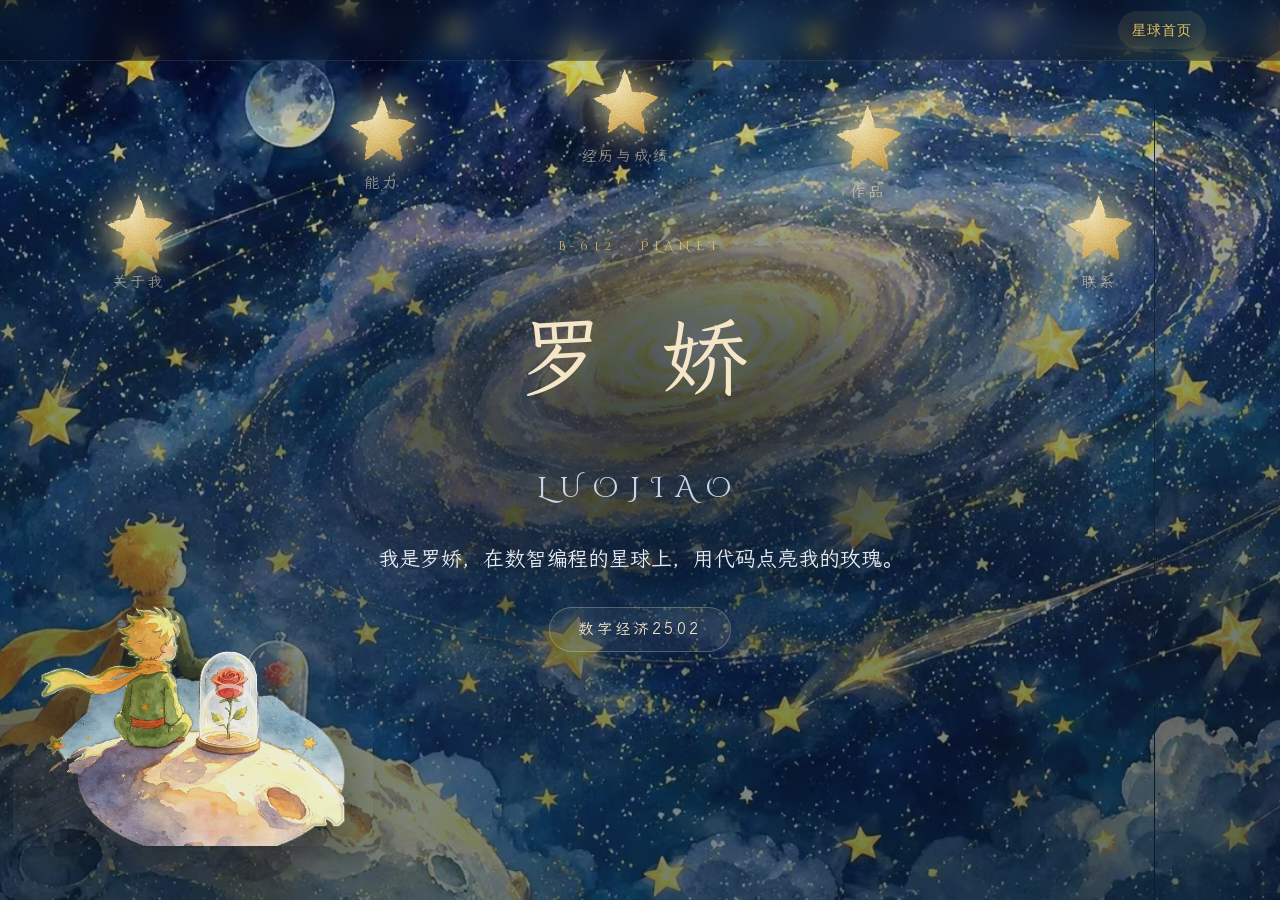
==== index.html @ 40bd102b "style: 首页背景改用整幅星空插画并去除四周压暗的黑边" ====
<!DOCTYPE html>
<html lang="zh-CN">
<head>
<meta charset="UTF-8" />
<meta name="viewport" content="width=device-width, initial-scale=1, viewport-fit=cover" />
<title>罗娇 · 星之星球 | 武汉理工大学 数字经济2502</title>
<meta name="description" content="罗娇，武汉理工大学经济学院数字经济2502班个人作品集。《数智编程》课程结课作业，以《小王子》蓝调星空为意象。" />
<meta name="author" content="罗娇" />
<meta name="theme-color" content="#0d1b2a" />
<link rel="icon" href="data:image/svg+xml,%3Csvg xmlns='http://www.w3.org/2000/svg' viewBox='0 0 100 100'%3E%3Ccircle cx='50' cy='50' r='48' fill='%230d1b2a'/%3E%3Cpath d='M50 12 L56 44 L88 50 L56 56 L50 88 L44 56 L12 50 L44 44 Z' fill='%23f5e6c8'/%3E%3C/svg%3E" />

<!-- 字体：本地化 + 子集化（仅打包页面实际用到的字） -->
<link rel="preload" href="fonts/lxgwwenkai-subset.woff2" as="font" type="font/woff2" crossorigin />
<link rel="preload" href="fonts/lxgwwenkai-latin-subset.woff2" as="font" type="font/woff2" crossorigin />
<link rel="preload" href="fonts/cinzel-decorative-subset.woff2" as="font" type="font/woff2" crossorigin />

<style>
/* ============================================================
   0. 字体与设计令牌
   ============================================================ */
@font-face{
  font-family:'LXGW WenKai';
  src:url('fonts/lxgwwenkai-subset.woff2') format('woff2');
  font-weight:400;font-style:normal;font-display:swap;
}
/* 拉丁字母子集：补齐早期子集缺失的 ASCII（如「e次元账本」的 e），与同名字体家族自动拼合 */
@font-face{
  font-family:'LXGW WenKai';
  src:url('fonts/lxgwwenkai-latin-subset.woff2') format('woff2');
  font-weight:400;font-style:normal;font-display:swap;
  unicode-range:U+0020-007E;
}
@font-face{
  font-family:'Cinzel Decorative';
  src:url('fonts/cinzel-decorative-subset.woff2') format('woff2');
  font-weight:400;font-style:normal;font-display:swap;
}

:root{
  /* 色彩规范 */
  --navy-0:#0d1b2a;         /* 主夜空 */
  --navy-1:#13243b;         /* 次夜空 */
  --star:#f5e6c8;           /* 星点暖白 */
  --paper:#f5ecd7;          /* 信纸米白 */
  --paper-2:#faf4e6;        /* 信纸亮 */
  --rose:#e8a0a8;           /* 玫瑰粉（强调） */
  --wheat:#e6c468;          /* 麦田金（强调） */
  --ink-on-dark:#e8ebf2;    /* 深底文字浅灰白 */
  --ink-on-paper:#1c2b40;   /* 浅底文字墨蓝 */
  --muted:#9aa8c2;

  /* 字体规范 */
  --kai:'LXGW WenKai','Songti SC','STSong',serif;          /* 中文标题：手写温度 */
  --deco:'Cinzel Decorative','Georgia',serif;              /* 哥特编号点缀 */
  --sans:'PingFang SC','Microsoft YaHei',system-ui,sans-serif; /* 正文兜底 */

  --ease:cubic-bezier(.2,.8,.3,1);
  --section-gap:96px;      /* 板块垂直间距 ≥80px */
}

*,*::before,*::after{box-sizing:border-box;}
html{scroll-behavior:smooth;}
html,body{margin:0;overflow-x:clip;}
body{
  background:var(--navy-0);
  color:var(--ink-on-dark);
  font-family:var(--sans);
  font-size:16px;line-height:1.8;   /* 中文行高 1.8 */
  -webkit-font-smoothing:antialiased;
}
a{color:inherit;}
img{max-width:100%;}
:focus-visible{outline:2px solid var(--wheat);outline-offset:3px;border-radius:4px;}

/* ============================================================
   1. 常驻顶部导航
   ============================================================ */
.site-header{
  position:fixed;top:0;left:0;right:0;z-index:60;
  background:rgba(9,17,30,.34);
  -webkit-backdrop-filter:blur(12px) saturate(1.15);
  backdrop-filter:blur(12px) saturate(1.15);
  border-bottom:1px solid rgba(245,230,200,.10);
}
.nav-wrap{
  max-width:1180px;margin:0 auto;padding:0 24px;
  height:60px;display:flex;align-items:center;justify-content:flex-end;gap:8px;
}
.nav-links{display:flex;gap:6px;list-style:none;margin:0 0 0 auto;padding:0;}
.nav-links a{
  display:block;padding:7px 14px;border-radius:999px;
  font-size:.86rem;letter-spacing:.08em;color:var(--ink-on-dark);
  text-decoration:none;opacity:.82;text-shadow:0 1px 8px rgba(4,10,20,.75);
  transition:opacity .25s,background-color .25s;
}
.nav-links a:hover{opacity:1;background:rgba(245,230,200,.10);}
.nav-links a.active{opacity:1;color:var(--wheat);background:rgba(230,196,104,.10);}
.nav-toggle{
  display:none;background:none;border:1px solid rgba(245,230,200,.25);
  border-radius:8px;padding:8px 10px;cursor:pointer;color:var(--star);
}
@media (max-width:760px){
  .nav-toggle{display:block;}
  .nav-links{
    position:absolute;top:60px;right:12px;flex-direction:column;
    background:rgba(13,27,42,.97);border:1px solid rgba(245,230,200,.14);
    border-radius:14px;padding:10px;min-width:150px;
    box-shadow:0 18px 40px rgba(0,0,0,.45);
    display:none;
  }
  .nav-links.open{display:flex;}
}

/* ============================================================
   2. 背景层：底图 / 星空画布 / 暗角
   ============================================================ */
#bg{
  position:fixed;inset:0;z-index:0;pointer-events:none;
  background:url('bg.webp') center 40% / cover no-repeat;
  filter:brightness(1.17) saturate(1.08) contrast(1.02);
  transform:scale(1.05);transform-origin:50% 42%;
  animation:bgBreath 44s ease-in-out infinite alternate;
  will-change:transform;
}
/* 银河流动：同图叠一层随呼吸缓慢旋进的星云，让画面里的银河真的在转 */
.galaxy-live{
  position:fixed;inset:0;z-index:0;pointer-events:none;
  background:url('bg.webp') center 40% / cover no-repeat;
  opacity:.4;mix-blend-mode:screen;
  -webkit-mask-image:radial-gradient(ellipse 54% 46% at 50% 42%,#000 0%,rgba(0,0,0,.62) 52%,transparent 78%);
  mask-image:radial-gradient(ellipse 54% 46% at 50% 42%,#000 0%,rgba(0,0,0,.62) 52%,transparent 78%);
  animation:galaxySwirl 28s ease-in-out infinite alternate;
  will-change:transform;
}
/* 星云光带：极缓的极光式环流，混合模式叠加 */
.galaxy-flow{
  position:fixed;left:50%;top:40%;width:118vmax;height:118vmax;
  margin:-59vmax 0 0 -59vmax;z-index:0;border-radius:50%;pointer-events:none;
  background:conic-gradient(from 0deg,
    transparent 0deg, rgba(130,170,225,.16) 42deg, rgba(246,220,160,.13) 96deg,
    transparent 150deg, rgba(190,150,210,.13) 218deg, rgba(150,200,235,.10) 266deg, transparent 320deg);
  filter:blur(30px);opacity:.5;mix-blend-mode:screen;
  animation:galaxySpin 72s linear infinite;
  will-change:transform;transform:translateZ(0);
}
.galaxy-flow.b{
  width:88vmax;height:88vmax;margin:-44vmax 0 0 -44vmax;top:50%;
  background:conic-gradient(from 180deg,
    transparent 0deg, rgba(232,160,168,.12) 70deg, transparent 130deg,
    rgba(246,220,160,.11) 210deg, transparent 300deg);
  filter:blur(42px);opacity:.38;
  animation:galaxySpin 118s linear infinite reverse;
  transform:translateZ(0);
}
/* 星球内容页背景：暖金玫瑰油画（与首页蓝调星空明确区分） */
.planet-bg{
  position:fixed;inset:0;z-index:1;pointer-events:none;
  background:
    radial-gradient(ellipse 118% 92% at 50% 34%, rgba(13,27,42,.10) 0%, rgba(10,20,36,.50) 70%, rgba(7,13,24,.86) 100%),
    linear-gradient(180deg, rgba(9,17,30,.80) 0%, rgba(12,24,40,.34) 22%, rgba(12,24,40,.32) 56%, rgba(7,13,24,.84) 100%),
    url('bg-rose.webp') center 44% / cover no-repeat;
  opacity:0;visibility:hidden;
  transform:scale(1.02);transform-origin:50% 42%;
  transition:opacity .7s var(--ease),visibility .7s;
  animation:planetDrift 58s ease-in-out infinite alternate;
}
body.planet-view .planet-bg{opacity:1;visibility:visible;}
@keyframes planetDrift{
  0%{transform:scale(1.02) translate3d(-.4%,.3%,0);}
  100%{transform:scale(1.09) translate3d(.4%,-.3%,0);}
}
/* 进入星球视图时，蓝调夜空各层淡出，避免与新背景叠色 */
#bg,.galaxy-live,.galaxy-flow,#sky,.read-veil{transition:opacity .55s ease,visibility .55s;}
body.planet-view #bg,
body.planet-view .galaxy-live,
body.planet-view .galaxy-flow,
body.planet-view #sky,
body.planet-view .read-veil{opacity:0;visibility:hidden;}
/* 暖金底上的文字与卡片：加深衬底，保证可读 */
body.planet-view .section{position:relative;}
body.planet-view .section::before{
  content:'';position:absolute;z-index:-1;pointer-events:none;
  left:-5%;right:-5%;top:-30px;bottom:-30px;
  background:
    radial-gradient(ellipse 74% 58% at 40% 28%, rgba(8,16,30,.62) 0%, rgba(8,16,30,.46) 50%, rgba(8,16,30,0) 78%),
    radial-gradient(ellipse 60% 50% at 62% 74%, rgba(8,16,30,.44) 0%, rgba(8,16,30,0) 76%);
}
/* 玫瑰星球的底色里掺一点酒红与暖金，和明信片的玫瑰色小字呼应 */
body.planet-view #about::before{
  background:
    radial-gradient(ellipse 74% 58% at 40% 28%, rgba(8,16,30,.60) 0%, rgba(8,16,30,.44) 50%, rgba(8,16,30,0) 78%),
    radial-gradient(ellipse 56% 48% at 74% 82%, rgba(128,58,64,.30) 0%, rgba(128,58,64,0) 74%),
    radial-gradient(ellipse 44% 36% at 10% 86%, rgba(120,86,42,.18) 0%, rgba(120,86,42,0) 72%);
}
body.planet-view .sec-title{
  text-shadow:0 2px 16px rgba(8,16,30,.95),0 0 40px rgba(8,16,30,.8);
}
body.planet-view .sec-quote{text-shadow:0 2px 12px rgba(8,16,30,.95);}
body.planet-view .sec-sub{color:#d8c7a2;text-shadow:0 1px 8px rgba(8,16,30,.85);}

@keyframes bgBreath{
  0%{transform:scale(1.05) rotate(-.25deg) translate3d(-.6%,.4%,0);}
  100%{transform:scale(1.13) rotate(.25deg) translate3d(.6%,-.4%,0);}
}
@keyframes galaxySwirl{
  0%{transform:scale(1.04) rotate(-1.1deg);}
  100%{transform:scale(1.16) rotate(1.1deg);}
}
@keyframes galaxySpin{to{rotate:360deg;}}
@media (prefers-reduced-motion:reduce){
  #bg,.galaxy-live,.galaxy-flow{animation:none;}
}
#sky{position:fixed;inset:0;z-index:1;pointer-events:none;}
.vig{
  position:fixed;inset:0;z-index:2;pointer-events:none;
  background:
    radial-gradient(circle at 50% 40%, transparent 62%, rgba(9,18,32,.30) 100%),
    linear-gradient(180deg, rgba(9,18,32,.10), transparent 18%);
}
/* 板块内容背后整体压一层，保证阅读对比度（WCAG AA） */
.read-veil{
  position:fixed;inset:0;z-index:2;pointer-events:none;
  background:linear-gradient(180deg,
    rgba(13,27,42,.12) 0%, rgba(13,27,42,.42) 30%,
    rgba(13,27,42,.50) 60%, rgba(13,27,42,.56) 100%);
}

/* ============================================================
   3. 首页 / B-612 星球
   ============================================================ */
.hero{
  position:relative;z-index:5;min-height:100vh;min-height:100svh;
  display:flex;align-items:center;justify-content:center;
  padding:110px 24px 90px;text-align:center;
}
/* 只在文字区域压一层柔光暗底，避免整屏压暗、保住插画边缘的通透 */
.hero::before{
  content:'';position:absolute;left:50%;top:50%;
  width:min(820px,92vw);height:min(460px,64vh);
  transform:translate(-50%,-50%);pointer-events:none;z-index:-1;
  background:radial-gradient(ellipse at center,
    rgba(8,16,30,.60) 0%, rgba(8,16,30,.42) 42%, rgba(8,16,30,.12) 66%, rgba(8,16,30,0) 78%);
}
.hero-inner{max-width:760px;position:relative;}
.hero .planet-tag{
  font-family:var(--deco);font-size:.78rem;letter-spacing:.42em;
  color:var(--wheat);opacity:.85;margin-bottom:22px;
}
.hero h1{
  font-family:var(--kai);font-weight:400;
  font-size:clamp(3rem,9vw,5.4rem);
  letter-spacing:.16em;margin:0 0 6px;color:var(--star);
  text-shadow:0 0 34px rgba(245,230,200,.22);
}
.hero .pinyin{
  font-family:var(--deco);font-size:clamp(1.35rem,3.4vw,1.75rem);
  letter-spacing:.4em;color:#c9d4e6;margin-bottom:24px;
  text-shadow:0 0 22px rgba(245,230,200,.18);
}
.hero .slogan{
  font-family:var(--kai);font-size:clamp(1.05rem,2.6vw,1.32rem);
  line-height:2;color:var(--ink-on-dark);
  margin:0 auto 26px;max-width:34em;
}
.hero .tags{display:flex;gap:12px;justify-content:center;flex-wrap:wrap;margin-bottom:44px;}
.hero .tags span{
  font-family:var(--kai);font-size:.96rem;letter-spacing:.22em;padding:8px 28px;border-radius:999px;
  border:1px solid rgba(245,230,200,.28);color:var(--star);
  background:rgba(245,230,200,.06);
}
.portal-btn{
  display:inline-flex;align-items:center;gap:10px;
  font-family:var(--kai);font-size:1rem;letter-spacing:.2em;
  color:var(--navy-0);text-decoration:none;
  background:linear-gradient(135deg,var(--star),var(--wheat));
  padding:13px 34px;border-radius:999px;
  box-shadow:0 8px 30px rgba(230,196,104,.30);
  transition:transform .3s var(--ease),box-shadow .3s var(--ease);
}
.portal-btn:hover{transform:translateY(-3px);box-shadow:0 14px 38px rgba(230,196,104,.42);}

/* —— 星球视图：一次只开一颗星球，进入方式只有点星，不再瀑布流下滑 —— */
.section,.site-footer{display:none;}
.section.on,.site-footer.on{display:block;animation:viewIn .55s var(--ease) both;}
body.planet-view .hero{display:none;}
@keyframes viewIn{0%{opacity:0;transform:translateY(16px);}100%{opacity:1;transform:none;}}
/* 返回上一步：不做转场，也不播放入场动效，直接到位 */
.section.no-anim,.site-footer.no-anim{animation:none;}
.no-anim .rise{transition:none!important;}
.back-sky{
  position:fixed;left:22px;bottom:22px;z-index:70;
  display:inline-flex;align-items:center;gap:8px;
  padding:10px 20px;border-radius:999px;cursor:pointer;
  border:1px solid rgba(245,230,200,.28);background:rgba(13,27,42,.78);
  backdrop-filter:blur(10px);-webkit-backdrop-filter:blur(10px);
  color:var(--star);font-family:var(--kai);font-size:.92rem;letter-spacing:.12em;
  transition:background .25s,transform .25s;
}
.back-sky:hover{background:rgba(245,230,200,.14);transform:translateY(-2px);}
.back-sky[hidden]{display:none;}

/* 星球底部「继续前行」按钮：前往下一颗星球 */
.continue-btn{
  display:inline-flex;align-items:center;gap:10px;
  margin:40px auto 0;padding:12px 30px;border-radius:999px;cursor:pointer;
  border:1px solid rgba(245,230,200,.32);background:rgba(13,27,42,.66);
  color:var(--star);font-family:var(--kai);font-size:1rem;letter-spacing:.18em;
  transition:background .25s,transform .25s,border-color .25s;
}
.continue-btn:hover{background:rgba(245,230,200,.14);border-color:rgba(245,230,200,.5);transform:translateY(-2px);}
.continue-btn .arr{transition:transform .25s;}
.continue-btn:hover .arr{transform:translateX(4px);}
.section .continue-row,.site-footer .continue-row{
  display:flex;justify-content:center;align-items:center;flex-wrap:wrap;gap:14px;
  margin-top:40px;
}
.continue-row .continue-btn{margin:0;}
/* 从第二颗星球起，底部多一个「返回上一步」的次要按钮 */
.back-btn{
  background:rgba(13,27,42,.42);border-color:rgba(245,230,200,.24);
  color:rgba(245,230,200,.86);letter-spacing:.12em;
}
.back-btn:hover{background:rgba(245,230,200,.10);border-color:rgba(245,230,200,.44);}
.back-btn:hover .arr{transform:translateX(-4px);}

/* 小王子抠图：英雄区左侧意境 */
.prince-cut{
  position:absolute;left:max(1vw,-10px);bottom:6vh;z-index:-1;
  width:min(30vw,360px);height:auto;pointer-events:none;
  filter:saturate(.95) brightness(1.05) drop-shadow(0 14px 30px rgba(2,6,22,.55));
  opacity:.96;
}
@media (max-width:900px){.prince-cut{width:42vw;opacity:.5;left:-4vw;}}

/* —— 五颗金色许愿星（用户创意核心）：手绘水彩金星，按序对应五个板块 —— */
.sky-star{
  position:absolute;z-index:6;border:0;background:none;cursor:pointer;
  width:98px;height:126px;padding:0;
  /* 入场：缩放+旋转弹入（--ed 错峰），落定后缓慢浮动 */
  animation:
    starIn .9s var(--ease) var(--ed,1s) both,
    starFloat 5.2s ease-in-out calc(var(--ed,1s) + .9s) infinite;
}
/* 星辉光晕（独立图层做呼吸，避免动 filter 触发重绘开销） */
.sky-star .s-glow{
  position:absolute;left:50%;top:40px;width:122px;height:122px;
  transform:translate(-50%,-50%);border-radius:50%;pointer-events:none;
  background:radial-gradient(circle,rgba(240,207,126,.5) 0%,rgba(240,207,126,.14) 45%,transparent 70%);
  animation:starTwinkle 3.4s ease-in-out calc(var(--ed,1s) + .9s) infinite;
}
.sky-star .s-star{
  position:absolute;left:50%;top:40px;width:74px;height:74px;
  transform:translate(-50%,-50%);
  filter:drop-shadow(0 0 10px rgba(240,207,126,.55));
  pointer-events:none;
}
.sky-star .m-label{
  position:absolute;top:84px;left:50%;transform:translateX(-50%);white-space:nowrap;
  font-family:var(--kai);font-size:.95rem;letter-spacing:.18em;color:var(--star);
  opacity:.55;transition:opacity .3s;
  text-shadow:0 1px 8px rgba(9,17,30,.9);
}
/* 五颗星从左到右依次点亮：关于我 / 能力 / 经历与成绩 / 作品 / 联系 */
.sky-star.s1{left:7%;  top:21%;--ed:.9s;}
.sky-star.s2{left:26%; top:10%;--ed:1.5s;}
.sky-star.s3{left:45%; top:7%; --ed:2.1s;}
.sky-star.s4{left:64%; top:11%;--ed:2.7s;}
.sky-star.s5{left:82%; top:21%;--ed:3.3s;}

/* 入场：像被点亮一样弹出来 */
@keyframes starIn{
  0%{opacity:0;scale:.2;rotate:-40deg;}
  55%{opacity:1;scale:1.18;}
  100%{opacity:1;scale:1;rotate:0deg;}
}
@keyframes starFloat{0%,100%{translate:0 0;}50%{translate:0 -7px;}}
@keyframes starTwinkle{0%,100%{opacity:.55;}50%{opacity:1;}}

/* 首次登场完毕后：星星只保留缓慢浮动，不再重播弹入动画 */
#skyMeteors.settled .sky-star{
  animation:starFloat 5.2s ease-in-out infinite;
}

/* 悬停：星星放大 + 星辉变亮 + 标签浮现 */
.sky-star:hover,.sky-star:focus-visible{scale:1.14;}
.sky-star:hover .s-glow,.sky-star:focus-visible .s-glow{opacity:1;}
.sky-star:hover .m-label,.sky-star:focus-visible .m-label{opacity:1;}
@media (max-width:760px){
  .sky-star{width:74px;height:100px;}
  .sky-star .s-star{width:54px;height:54px;top:30px;}
  .sky-star .s-glow{width:88px;height:88px;top:30px;}
  .sky-star .m-label{top:64px;font-size:.8rem;opacity:1;} /* 移动端常显标签，保证可达 */
  .sky-star.s1{left:2%; top:9%;}
  .sky-star.s2{left:32%;top:5%;}
  .sky-star.s3{left:62%;top:10%;}
  .sky-star.s4{left:5%;top:18%;}
  .sky-star.s5{left:61%;top:18%;}
}

/* ============================================================
   4. 星球之门转场：小王子与狐狸所在的星球由远及近，约 1.15 秒
   ============================================================ */
#meteor-transition{
  position:fixed;inset:0;z-index:90;
  background:
    radial-gradient(circle at 50% 50%, rgba(246,220,160,.12) 0%, rgba(232,160,168,.06) 32%, rgba(5,10,19,.55) 62%, rgba(4,9,17,.97) 78%),
    #050a13;
  opacity:0;transition:opacity .22s ease;
}
#meteor-transition.on{opacity:1;}
#meteor-transition[hidden]{display:none;}

/* 星球之门：圆形油画星球，从远处浮出、短暂停留、再放大穿过 */
.t-portal{
  position:absolute;left:50%;top:50%;width:min(70vmin,600px);aspect-ratio:1;
  transform:translate(-50%,-50%) scale(.2);opacity:0;pointer-events:none;
  border-radius:50%;will-change:transform,opacity;
}
.t-portal img{
  width:100%;height:100%;display:block;border-radius:50%;
  filter:drop-shadow(0 0 30px rgba(246,220,160,.55));
}
/* 星球外圈一层呼吸的暖光，让球体像悬在夜空里 */
.t-portal::before{
  content:'';position:absolute;inset:-7%;border-radius:50%;pointer-events:none;
  background:radial-gradient(circle,rgba(246,220,160,.34) 0%,rgba(232,160,168,.20) 46%,rgba(246,220,160,0) 72%);
  opacity:.7;filter:blur(10px);
}
#meteor-transition.go .t-portal{animation:portalOpen 1.15s cubic-bezier(.18,.62,.26,1) both;}
@keyframes portalOpen{
  0%  {opacity:0;transform:translate(-50%,-50%) scale(.16);}
  14% {opacity:1;}
  36% {opacity:1;transform:translate(-50%,-50%) scale(1);}
  64% {opacity:1;transform:translate(-50%,-50%) scale(1.03);}
  100%{opacity:0;transform:translate(-50%,-50%) scale(2.45);}
}
.t-skip{
  position:absolute;top:18px;right:20px;z-index:2;
  background:rgba(245,230,200,.08);border:1px solid rgba(245,230,200,.3);
  color:var(--ink-on-dark);border-radius:999px;padding:7px 18px;
  font-size:.84rem;letter-spacing:.14em;cursor:pointer;font-family:var(--sans);
}
.t-skip:hover{background:rgba(245,230,200,.16);}
/* ============================================================
   5. 内容板块公共
   ============================================================ */
main{position:relative;z-index:5;}
.section{
  max-width:980px;margin:0 auto;
  padding:var(--section-gap) 24px 0;
  scroll-margin-top:70px;
}
.section:last-of-type{padding-bottom:var(--section-gap);}
.sec-head{margin-bottom:44px;}
.sec-quote{
  font-family:var(--kai);font-size:clamp(.95rem,2.4vw,1.1rem);
  color:var(--wheat);letter-spacing:.1em;margin:0 0 12px;
}
.sec-title{
  font-family:var(--kai);font-weight:400;
  font-size:clamp(1.7rem,4.6vw,2.3rem);
  letter-spacing:.24em;color:var(--star);margin:0;
}
.sec-sub{
  font-family:var(--deco);font-size:.72rem;letter-spacing:.4em;
  color:var(--muted);margin-top:8px;text-transform:uppercase;
}
/* 板块入场（只动 transform/opacity，reduced-motion 时直接终态） */
.rise{opacity:0;transform:translateY(22px);transition:opacity .8s var(--ease),transform .8s var(--ease);}
.rise.in{opacity:1;transform:none;}

/* ============================================================
   6. 关于我（玫瑰星球）—— 三张横版明信片
   ============================================================ */
.about-welcome{
  font-family:var(--deco);          /* 小王子式的古典故事书衬线 */
  font-weight:400;font-size:clamp(2.4rem,6vw,3.8rem);line-height:1.22;
  letter-spacing:.05em;color:#f7e7c6;margin:0 0 46px;
  text-shadow:0 2px 22px rgba(8,16,30,.92),0 0 52px rgba(8,16,30,.66),
              0 0 18px rgba(230,196,104,.16);
}
.postcards{display:flex;flex-direction:column;gap:30px;}
.postcard{
  position:relative;border-radius:16px;overflow:hidden;
  background:
    radial-gradient(circle at 14% 4%, rgba(255,255,255,.72), transparent 48%),
    linear-gradient(158deg,#faf5ea 0%,#f3ead9 56%,#ecdcc8 100%);
  color:var(--ink-on-paper);
  box-shadow:0 20px 44px rgba(6,12,24,.42),inset 0 0 0 1px rgba(255,255,255,.55);
  padding:30px 36px 30px;
}
.postcard::before{
  content:'';position:absolute;inset:11px;border:1px dashed rgba(152,112,90,.28);
  border-radius:9px;pointer-events:none;
}
.pc-title{
  display:flex;align-items:baseline;gap:12px;
  font-family:var(--kai);font-weight:400;font-size:1.16rem;letter-spacing:.22em;
  color:#22314a;margin:0 0 20px;position:relative;z-index:1;
}
.pc-no{font-family:var(--deco);font-size:.76rem;letter-spacing:.14em;color:#b08a4f;}
.pc-info{
  display:grid;grid-template-columns:minmax(0,1fr) 206px;gap:36px;align-items:start;
  position:relative;z-index:1;
}
.pc-facts{display:grid;grid-template-columns:repeat(2,minmax(0,1fr));gap:18px 30px;margin:0;}
.pc-facts .fact{min-width:0;}
.pc-facts dt{font-size:.72rem;letter-spacing:.2em;color:#9e6357;}
.pc-facts dd{margin:4px 0 0;font-size:.96rem;color:#22314a;line-height:1.7;}
.about-intro{margin-top:22px;padding-top:18px;border-top:1px dashed rgba(152,112,90,.26);}
.about-intro p{margin:0 0 12px;font-size:.9rem;line-height:1.85;color:#3b4b62;}
.about-intro p:last-child{margin-bottom:0;}
.about-intro em{font-style:normal;color:#b06a63;}
/* 打字机：用等高的隐形全文占位，避免逐字输出时卡片高度跳动 */
.about-intro .type-line{position:relative;margin:0;font-size:.9rem;line-height:1.85;color:#3b4b62;}
.type-ghost{visibility:hidden;}
.type-live{position:absolute;inset:0;}
.type-caret{
  display:inline-block;width:2px;height:1em;margin-left:2px;
  background:#b06a63;vertical-align:-.12em;opacity:0;
}
.about-intro.typing .type-caret,
.about-intro.typed .type-caret{opacity:1;animation:caretBlink .9s steps(1,end) infinite;}
@keyframes caretBlink{0%,49%{opacity:1;}50%,100%{opacity:0;}}
.sr-only{
  position:absolute;width:1px;height:1px;padding:0;margin:-1px;
  overflow:hidden;clip:rect(0 0 0 0);clip-path:inset(50%);
  white-space:nowrap;border:0;
}
.pc-avatar{width:206px;justify-self:end;text-align:center;margin:0;}
.pc-avatar img{
  width:206px;height:206px;object-fit:cover;object-position:center;
  display:block;
  border-radius:12px;border:3px solid #dcb27d;
  background:#f3ead9;
  box-shadow:0 10px 26px rgba(110,66,52,.28);
  transform:rotate(-2.2deg);
}
.pc-avatar figcaption{
  font-family:var(--deco);font-size:.95rem;letter-spacing:.15em;
  color:#93624a;margin-top:12px;
}
.hobbies{
  display:grid;grid-template-columns:repeat(3,1fr);gap:22px;
  position:relative;z-index:1;
}
.hobby{display:flex;flex-direction:column;gap:11px;}
.hobby-head{display:flex;gap:9px;align-items:flex-start;}
.hobby-head svg{flex:none;margin-top:3px;stroke:#a07a45;}
.hobby b{
  display:block;font-family:var(--kai);font-weight:400;font-size:1rem;
  letter-spacing:.14em;color:#22314a;
}
.hobby-shot{
  aspect-ratio:4/3;border-radius:10px;
  border:1.5px dashed rgba(158,120,96,.34);
  background:rgba(255,255,255,.38);
  display:flex;align-items:center;justify-content:center;
  color:#9c8a76;font-size:.76rem;letter-spacing:.12em;
  overflow:hidden;transition:border-color .3s,background-color .3s;
}
.hobby:hover .hobby-shot{border-color:rgba(176,106,99,.5);background:rgba(255,255,255,.6);}
.hobby-shot img{width:100%;height:100%;object-fit:cover;object-position:center;}
/* 生活碎片：手风琴式照片轮播（当前张展开，其余收成窄条；点击/聚焦切换） */
.moments-carousel{
  display:flex;gap:12px;height:360px;
  position:relative;z-index:1;
}
.moment-slide{
  position:relative;flex:1 1 0;min-width:56px;min-height:26px;
  padding:0;border:0;border-radius:14px;overflow:hidden;cursor:pointer;
  background:#20304a;
  box-shadow:0 12px 26px rgba(6,12,24,.20);
  transition:flex-grow .6s var(--ease),box-shadow .4s;
}
.moment-slide img{
  display:block;width:100%;height:100%;object-fit:cover;object-position:center;
  filter:saturate(.94) brightness(1.02);
  transition:transform .8s var(--ease);
}
.moment-slide::after{
  content:'';position:absolute;inset:0;pointer-events:none;
  background:linear-gradient(180deg,rgba(10,18,32,0) 48%,rgba(10,18,32,.58) 100%);
}
.moment-slide:hover img{transform:scale(1.04);}
.moment-slide.is-active{flex-grow:8;box-shadow:0 16px 34px rgba(6,12,24,.28);}
.moment-slide.is-active:hover img{transform:scale(1.02);}
.moment-no{
  position:absolute;left:50%;bottom:14px;transform:translateX(-50%);
  width:32px;height:32px;display:grid;place-items:center;
  border-radius:50%;border:1px solid rgba(255,255,255,.45);
  background:rgba(255,255,255,.24);backdrop-filter:blur(6px);
  font-family:var(--deco);font-size:.78rem;color:#fff;letter-spacing:.04em;
}
.moment-slide.is-active .moment-no{
  background:rgba(230,196,104,.30);border-color:rgba(247,231,198,.65);
  color:#fff8e4;
}
@media (prefers-reduced-motion:reduce){
  .moment-slide,.moment-slide img{transition:none;}
}
@media (max-width:820px){
  .postcard{padding:24px 20px;}
  .pc-info{grid-template-columns:1fr;}
  .pc-avatar{justify-self:start;width:158px;}
  .pc-avatar img{width:158px;height:158px;}
  .pc-facts{gap:12px 18px;}
  .hobbies{grid-template-columns:1fr;}
  .moments-carousel{flex-direction:column;height:420px;gap:8px;}
  .moment-slide{min-width:0;}
  .moment-slide.is-active{flex-grow:9;}
  .moment-slide .moment-no{width:26px;height:26px;font-size:.68rem;bottom:8px;}
  .moment-slide:not(.is-active) .moment-no{opacity:0;}
  .about-welcome{font-size:clamp(1.55rem,8vw,2.2rem);margin-bottom:32px;}
}

/* ============================================================
   7. 能力（数星星的商人星球）—— 纸飞机便签 + 五角星能力星图
   ============================================================ */
.skills-card{padding-bottom:26px;}
.skill-note-wrap{position:relative;width:min(680px,100%);margin:0 auto 18px;}
/* 纸飞机：从右上角飞入，落在便签右上角 */
.skill-plane{
  position:absolute;right:4px;top:-12px;width:64px;height:64px;z-index:3;
  pointer-events:none;opacity:0;
  filter:drop-shadow(0 6px 12px rgba(120,76,44,.24));
}
.skills-play .skill-plane{animation:planeFly 1.05s var(--ease) both;}
@keyframes planeFly{
  0%{opacity:0;transform:translate(230px,-160px) rotate(26deg) scale(.92);}
  22%{opacity:1;}
  100%{opacity:1;transform:translate(0,0) rotate(-8deg) scale(1);}
}
/* 便签：从一条折线向下展开 */
.skill-note{
  position:relative;padding:24px 30px 26px;
  background:
    linear-gradient(180deg,rgba(255,255,255,.70),rgba(255,255,255,.30)),
    linear-gradient(154deg,#fdf6e4 0%,#f7ecd2 100%);
  border:1px solid rgba(176,138,79,.30);
  border-radius:14px 5px 12px 5px;
  box-shadow:0 14px 30px rgba(110,72,44,.16);
  transform-origin:50% 0;
  opacity:0;transform:scaleY(.06) rotate(-1.4deg);
}
.skills-play .skill-note{animation:noteUnfold .68s var(--ease) .35s both;}
@keyframes noteUnfold{
  0%{opacity:0;transform:scaleY(.06) rotate(-1.4deg);}
  55%{opacity:1;}
  100%{opacity:1;transform:scaleY(1) rotate(-.5deg);}
}
/* 便签文字：逐行浮现 */
.skill-note-line{
  display:block;
  font-family:var(--kai);font-size:clamp(.92rem,2.2vw,1.04rem);font-weight:700;
  line-height:2;letter-spacing:.03em;color:#3a4a63;
  opacity:0;transform:translateY(7px);
}
.skill-note-line + .skill-note-line{margin-top:2px;}
.skills-play .skill-note-line{animation:noteLine .5s var(--ease) both;}
.skills-play .skill-note-line:nth-child(1){animation-delay:.55s;}
.skills-play .skill-note-line:nth-child(2){animation-delay:.72s;}
.skills-play .skill-note-line:nth-child(3){animation-delay:.89s;}
.skills-play .skill-note-line:nth-child(4){animation-delay:1.06s;}
@keyframes noteLine{0%{opacity:0;transform:translateY(7px);}100%{opacity:1;transform:none;}}

/* 五维星图：中间金色五角星，五个角各引出一张对应维度的注解卡 */
#skills.section{max-width:1180px;}
.skill-stage{
  position:relative;width:100%;max-width:1060px;margin:6px auto 0;
  aspect-ratio:1060/720;
}
.skill-map{
  position:absolute;left:50%;top:50%;transform:translate(-50%,-50%);
  width:52.8%;aspect-ratio:640/540;
  opacity:0;
}
.skills-play .skill-map{animation:mapIn .6s var(--ease) .45s both;}
@keyframes mapIn{
  0%{opacity:0;transform:translate(-50%,-50%) scale(.94);}
  100%{opacity:1;transform:translate(-50%,-50%) scale(1);}
}
.star-svg{position:absolute;inset:0;width:100%;height:100%;}
.star-hub{
  position:absolute;left:50%;top:50%;width:20.5%;aspect-ratio:1;
  transform:translate(-50%,-50%);border-radius:50%;
  object-fit:cover;object-position:50% 46%;
  border:3px solid #dcb27d;background:#f3ead9;
  box-shadow:0 10px 24px rgba(110,66,52,.30);
}
.skill-dims{position:absolute;inset:0;pointer-events:none;}
.skill-dim{
  position:absolute;width:min(300px,28%);padding:10px 14px 12px;
  border-radius:12px;
  background:
    linear-gradient(180deg,rgba(255,255,255,.86),rgba(255,255,255,.60)),
    linear-gradient(154deg,#fdf7e8 0%,#f6ecd6 100%);
  border:1px solid rgba(176,138,79,.32);
  box-shadow:0 6px 16px rgba(110,72,44,.13);
  font-family:var(--kai);color:#3a4a63;
  opacity:0;pointer-events:auto;
}
.skill-dim .dim-head{display:flex;align-items:baseline;gap:7px;margin-bottom:3px;white-space:nowrap;}
.skill-dim b{font-family:var(--deco);font-weight:400;font-size:.76rem;letter-spacing:.12em;color:#b08a4f;}
.skill-dim .dim-name{font-size:.88rem;letter-spacing:.1em;color:#22314a;}
.skill-dim p{
  margin:0;font-size:clamp(.7rem,1.02vw,.79rem);line-height:1.75;
  color:#4a5a72;text-align:justify;text-justify:inter-ideograph;
}
/* 五张注解卡沿五角星的五个角向外排布（百分比与星图顶点对齐） */
.skill-dim.d1{left:50%;top:calc(29.35% - 12px);transform:translate(-50%,-100%);width:min(390px,37%);}
.skill-dim.d2{left:calc(63.33% + 14px);top:43.61%;transform:translateY(-50%);}
.skill-dim.d3{left:calc(58.24% + 12px);top:calc(66.70% + 12px);}
.skill-dim.d4{left:calc(41.76% - 12px);top:calc(66.70% + 12px);transform:translateX(-100%);}
.skill-dim.d5{left:calc(36.67% - 14px);top:43.61%;transform:translate(-100%,-50%);}
.skills-play .skill-dim{animation:dimIn .45s var(--ease) both;}
.skills-play .skill-dim.d1{animation-delay:.8s;}
.skills-play .skill-dim.d2{animation-delay:.9s;}
.skills-play .skill-dim.d3{animation-delay:1s;}
.skills-play .skill-dim.d4{animation-delay:1.1s;}
.skills-play .skill-dim.d5{animation-delay:1.2s;}
@keyframes dimIn{from{opacity:0;translate:0 8px;}to{opacity:1;translate:0 0;}}
/* 无动效进入（返回上一步）：直接呈现最终状态 */
.skills-card.skills-static .skill-plane{display:none;}
.skills-card.skills-static .skill-note{opacity:1;transform:scaleY(1) rotate(-.5deg);}
.skills-card.skills-static .skill-note-line{opacity:1;transform:none;}
.skills-card.skills-static .skill-map{opacity:1;}
.skills-card.skills-static .skill-dim{opacity:1;translate:0 0;}

/* 02 能力自评雷达图 */
.radar-card{margin-top:30px;}
.radar-legend{
  display:flex;flex-wrap:wrap;align-items:center;gap:8px 24px;
  margin:2px 0 14px;font-family:var(--sans);font-size:.82rem;color:#5a6a80;
}
.rl-item{display:inline-flex;align-items:center;gap:8px;font-weight:700;letter-spacing:.04em;}
.rl-line{display:inline-block;width:30px;height:0;border-top:2px dashed #7d93a8;}
.rl-line.after{border-top-width:3px;border-top-style:solid;border-top-color:#cf8b3c;}
.rl-scale{color:#8a7358;font-size:.76rem;letter-spacing:.01em;}
.radar-scroll{width:100%;}
.radar-svg{display:block;width:100%;max-width:820px;margin:0 auto;}

@media (max-width:620px){
  .radar-legend{gap:6px 16px;}
  .rl-scale{width:100%;}
  .radar-scroll{overflow-x:auto;}
  .radar-svg{min-width:520px;}
}

/* 窄屏：星图居中，注解卡改为下方双列 / 单列，避免互相挤压 */
@media (max-width:1000px){
  .skill-stage{aspect-ratio:auto;}
  .skill-map{
    position:relative;left:auto;top:auto;transform:none;
    width:min(560px,100%);margin:0 auto;opacity:1;
  }
  .skills-play .skill-map{animation:none;}
  .skill-dims{position:static;display:grid;grid-template-columns:1fr 1fr;gap:12px;margin-top:18px;}
  .skill-dim{position:static;width:auto;transform:none!important;translate:0;margin:0;}
  .skill-dim.d1{width:auto;}
}
@media (max-width:620px){
  .skill-dims{grid-template-columns:1fr;}
  .skill-note-wrap{width:100%;}
  .skill-plane{width:52px;height:52px;}
  .star-hub{width:24%;}
}
@media (prefers-reduced-motion:reduce){
  .skill-plane{display:none;}
  .skill-note,.skill-map,.skill-note-line{opacity:1;transform:none;animation:none!important;}
  .skill-dim{opacity:1;animation:none!important;translate:0;}
}

/* ============================================================
   8. 经历与成绩（点灯人星球）—— 与「关于我」同款明信片
   ============================================================ */
.exp-row{display:grid;grid-template-columns:1fr 1fr;gap:30px;}
.exp-row > .postcard{min-width:0;}
@media (max-width:860px){.exp-row{grid-template-columns:1fr;}}

.study-stats{
  display:grid;grid-template-columns:repeat(2,minmax(0,1fr));
  gap:26px 24px;position:relative;z-index:1;
}
.stat{min-width:0;}
.stat span{
  display:block;font-size:.78rem;letter-spacing:.16em;line-height:1.4;
  color:#9e6357;white-space:nowrap;
}
.stat b{
  display:block;margin-top:6px;font-family:var(--kai);font-weight:400;
  font-size:clamp(1.42rem,2.4vw,1.85rem);line-height:1.3;
  letter-spacing:.02em;color:#9d6b34;white-space:nowrap;
}
.course-list{margin:0;padding:0;list-style:none;position:relative;z-index:1;}
.course-list li{
  display:flex;justify-content:space-between;align-items:baseline;gap:14px;
  padding:8px 0;border-bottom:1px dashed rgba(152,112,90,.26);
  font-size:.92rem;color:#3b4b62;
}
.course-list li:last-child{border-bottom:0;}
.course-list .c-score{flex:none;font-family:var(--deco);color:#9d6b34;letter-spacing:.06em;}
.exp-story{
  position:relative;z-index:1;margin:0;
  border-left:2px solid rgba(176,106,99,.42);padding-left:18px;
}
.exp-story p{
  margin:0 0 12px;font-size:.93rem;line-height:1.95;color:#3b4b62;
  text-align:justify;text-justify:inter-ideograph;
}
.exp-story p:last-child{margin-bottom:0;}
.honor-list{margin:0;padding:0;list-style:none;position:relative;z-index:1;}
.honor-list li{
  display:flex;justify-content:space-between;align-items:baseline;gap:14px;
  padding:9px 0;border-bottom:1px dashed rgba(152,112,90,.26);
  font-size:.92rem;color:#3b4b62;
}
.honor-list li:last-child{border-bottom:0;}
.honor-list .h-level{
  flex:none;font-size:.74rem;letter-spacing:.08em;color:#9e6357;
  border:1px solid rgba(158,99,87,.36);border-radius:999px;padding:2px 11px;
  white-space:nowrap;
}
.practice-list{
  margin:0;padding-left:1.15em;font-size:.92rem;line-height:1.9;
  color:#3b4b62;position:relative;z-index:1;
}
.practice-list li{margin-bottom:8px;}
.practice-list li::marker{content:'✦ ';color:#b08a4f;}

/* ============================================================
   9. 作品星球（信封墙）—— 本次重点
   ============================================================ */
.env-wall{
  display:grid;grid-template-columns:repeat(3,1fr);gap:30px;
  align-items:stretch;
}
@media (max-width:1080px){.env-wall{grid-template-columns:repeat(2,1fr);}}
@media (max-width:680px){.env-wall{grid-template-columns:1fr;}}
.envelope{
  position:relative;cursor:pointer;text-align:left;height:100%;
  border:0;padding:0;background:none;font:inherit;color:inherit;
  perspective:900px;
  transition:transform .4s var(--ease);
}
.envelope:hover,.envelope:focus-visible{transform:translateY(-7px);}
.env-card{
  position:relative;border-radius:14px;overflow:visible;
  background:linear-gradient(160deg,var(--paper-2),var(--paper) 55%,#efe2c6);
  color:var(--ink-on-paper);
  box-shadow:0 10px 26px rgba(4,10,24,.45);
  transition:box-shadow .4s var(--ease);
  min-height:300px;height:100%;display:flex;flex-direction:column;
}
.envelope:hover .env-card,.envelope:focus-visible .env-card{
  box-shadow:0 22px 44px rgba(4,10,24,.6),0 0 0 1px rgba(230,196,104,.25);
}
/* 翻盖：三角，transform-origin 顶部，3D 掀开 */
.env-flap{
  position:absolute;top:0;left:0;right:0;height:86px;z-index:4;
  clip-path:polygon(0 0,100% 0,50% 100%);
  background:linear-gradient(180deg,#efe3c8,#e4d3ae);
  border-radius:14px 14px 0 0;
  transform-origin:top center;
  transition:transform .55s var(--ease);
  box-shadow:inset 0 -8px 14px rgba(28,43,64,.10);
}
.envelope:hover .env-flap,.envelope:focus-visible .env-flap{transform:rotateX(-22deg);}
.envelope.open .env-flap{transform:rotateX(-158deg);transition-duration:.6s;}
/* 信纸（点击后滑出） */
.env-letter{
  position:absolute;left:7%;right:7%;top:10px;height:120px;z-index:3;
  background:var(--paper-2);border-radius:8px;
  box-shadow:0 4px 14px rgba(28,43,64,.18);
  padding:16px 18px;font-size:.8rem;line-height:1.7;color:var(--ink-on-paper);
  transform:translateY(0);opacity:0;
  transition:transform .55s var(--ease) .18s,opacity .4s ease .18s;
}
.envelope.open .env-letter{transform:translateY(-46%);opacity:1;}
.env-letter .l-title{font-family:var(--kai);letter-spacing:.14em;display:block;margin-bottom:6px;}
/* 蜡封 */
.env-wax{
  position:absolute;left:50%;top:64px;z-index:5;width:44px;height:44px;
  transform:translateX(-50%);border-radius:50%;
  background:radial-gradient(circle at 34% 30%,#f0b6bc,var(--rose) 55%,#c77f88);
  box-shadow:0 3px 10px rgba(120,60,66,.45),inset 0 0 0 3px rgba(255,255,255,.16);
  display:flex;align-items:center;justify-content:center;
  font-family:var(--kai);color:#fff3f4;font-size:1.15rem;
  transition:box-shadow .35s,opacity .4s;
}
.envelope:hover .env-wax,.envelope:focus-visible .env-wax{
  box-shadow:0 3px 14px rgba(120,60,66,.5),0 0 18px rgba(232,160,168,.75),inset 0 0 0 3px rgba(255,255,255,.2);
}
.envelope.open .env-wax{opacity:0;}
/* 信封封面：作品预览图 */
.env-shot{
  position:relative;z-index:2;margin:96px 18px 0;
  aspect-ratio:16/10;border-radius:9px;overflow:hidden;
  background:#0d1b2a;border:1px solid rgba(28,43,64,.10);
  box-shadow:0 6px 18px rgba(28,43,64,.16);
}
.env-shot img{display:block;width:100%;height:100%;object-fit:cover;}
/* 封面信息（不打开也看得清） */
.env-body{padding:16px 22px 20px;display:flex;flex-direction:column;flex:1;position:relative;z-index:2;}
.env-no{
  position:absolute;top:18px;left:20px;z-index:2;
  font-family:var(--deco);font-size:1.05rem;letter-spacing:.14em;color:#8a7448;
}
.env-status{
  position:absolute;top:16px;right:16px;z-index:2;
  font-size:.68rem;letter-spacing:.14em;border-radius:999px;padding:3px 11px;
  border:1px solid;
}
.st-doing{color:#8a6a1f;border-color:rgba(160,120,40,.5);background:rgba(230,196,104,.22);}
.st-done{color:#3c6e51;border-color:rgba(80,140,105,.5);background:rgba(140,190,160,.22);}
.st-live{color:#2f6b4f;border-color:rgba(60,130,95,.55);background:rgba(120,185,150,.26);}
.st-design{color:#7a5c80;border-color:rgba(150,110,160,.5);background:rgba(190,150,200,.22);}
.env-name{
  font-family:var(--kai);font-weight:400;
  font-size:clamp(1.4rem,2.6vw,1.65rem);letter-spacing:.12em;
  margin:0 0 8px;color:var(--ink-on-paper);
  min-height:2.2em;display:flex;align-items:center;
  text-wrap:balance;
}
.env-brief{font-size:.86rem;line-height:1.7;color:#4a5a72;margin:0 0 14px;flex:1;}
.env-foot{display:flex;justify-content:space-between;align-items:center;gap:10px;}
.env-tags{display:flex;gap:6px;flex-wrap:wrap;}
.env-tags span{
  font-size:.68rem;letter-spacing:.06em;padding:2px 10px;border-radius:999px;
  background:rgba(28,43,64,.08);color:#41506a;border:1px solid rgba(28,43,64,.10);
}
.env-cta{font-size:.76rem;letter-spacing:.14em;color:#8a7448;white-space:nowrap;}

/* ============================================================
   10. 联系（第五颗星球）—— 明信片式页脚
   ============================================================ */
.site-footer{
  position:relative;z-index:5;
  max-width:980px;margin:0 auto;
  padding:var(--section-gap) 24px 70px;
  text-align:left;
}
.site-footer .postcards{position:relative;z-index:1;}
.contact-facts{position:relative;z-index:1;}
.contact-facts dd a{
  color:#22314a;text-decoration:none;
  border-bottom:1px dashed rgba(158,99,87,.42);
  transition:color .25s,border-color .25s;
}
.contact-facts dd a:hover{color:#9e6357;border-color:#9e6357;}
.contact-qr{width:206px;justify-self:end;margin:0;text-align:center;}
.contact-qr img{
  display:block;width:206px;height:auto;
  border-radius:12px;border:3px solid #dcb27d;
  background:#fff;
  box-shadow:0 10px 26px rgba(110,66,52,.28);
  transform:rotate(-1.6deg);
}
.contact-qr figcaption{
  font-family:var(--deco);font-size:.86rem;letter-spacing:.12em;
  color:#93624a;margin-top:12px;
}
.copyright{
  font-size:.74rem;color:rgba(245,230,200,.82);letter-spacing:.08em;
  margin:26px 0 0;text-align:center;
  text-shadow:0 1px 8px rgba(8,16,30,.85);
}
.site-footer .continue-row{margin-top:36px;}
@media (max-width:820px){
  .site-footer{padding:var(--section-gap) 20px 60px;}
  .contact-qr{width:158px;justify-self:start;}
  .contact-qr img{width:158px;}
}

/* ============================================================
   11. 动效降级：prefers-reduced-motion 直接显示终态
   ============================================================ */
@media (prefers-reduced-motion:reduce){
  html{scroll-behavior:auto;}
  *,*::before,*::after{animation:none !important;transition:none !important;}
  .rise{opacity:1;transform:none;}
  .sky-star .m-label{opacity:1;}
  #meteor-transition{display:none !important;}
}
</style>
</head>
<body>

<!-- 全站共用的油画质感金色五角星（首页许愿星 + 转场坠落星的母版） -->
<svg width="0" height="0" style="position:absolute" aria-hidden="true">
  <defs>
    <!-- 厚涂底色：左上暖白高光 → 右下暗金，模拟颜料的堆叠 -->
    <radialGradient id="goldStarGrad" cx="38%" cy="30%" r="84%">
      <stop offset="0%" stop-color="#fff2c6"/>
      <stop offset="36%" stop-color="#f2d68c"/>
      <stop offset="70%" stop-color="#e2bd6a"/>
      <stop offset="100%" stop-color="#c6963f"/>
    </radialGradient>
    <!-- 油面罩染：亮部更亮、暗部更深，做出油画特有的透明层 -->
    <linearGradient id="goldStarSheen" x1="10%" y1="4%" x2="88%" y2="96%">
      <stop offset="0%" stop-color="#fffbe9" stop-opacity=".88"/>
      <stop offset="30%" stop-color="#fff2c4" stop-opacity=".26"/>
      <stop offset="56%" stop-color="#e9c473" stop-opacity="0"/>
      <stop offset="100%" stop-color="#a97b32" stop-opacity=".45"/>
    </linearGradient>
    <!-- 略微不规则的五角星：边缘本来就带手绘抖动 -->
    <path id="goldStar" d="M50 4 C53 20 57 30 62 35 C74 36 88 38 95 42 C87 51 76 57 70 62 C73 74 77 87 75 94 C67 86 58 80 51 75 C43 81 33 88 25 91 C28 80 31 69 31 61 C23 55 13 50 6 44 C17 40 30 38 38 35 C42 25 46 12 50 4 Z"/>
    <!-- 笔触抖动：用噪声位移把边缘推成画笔勾线的毛边 -->
    <filter id="oilEdge" x="-25%" y="-25%" width="150%" height="150%" color-interpolation-filters="sRGB">
      <feTurbulence type="fractalNoise" baseFrequency="0.03 0.048" numOctaves="3" seed="12" result="warp"/>
      <feDisplacementMap in="SourceGraphic" in2="warp" scale="6.5" xChannelSelector="R" yChannelSelector="G"/>
      <feGaussianBlur stdDeviation="0.75"/>
    </filter>
    <!-- 颜料颗粒：叠在星形内部，去掉纯色塑料感 -->
    <filter id="oilGrain" x="0" y="0" width="100%" height="100%" color-interpolation-filters="sRGB">
      <feTurbulence type="fractalNoise" baseFrequency="0.72" numOctaves="4" seed="5"/>
      <feColorMatrix type="saturate" values="0"/>
    </filter>
    <clipPath id="goldStarClip"><use href="#goldStar"/></clipPath>

    <!-- 合成一颗油画星：底稿 + 罩染 + 颗粒 -->
    <g id="oilStar">
      <g filter="url(#oilEdge)">
        <use href="#goldStar" fill="url(#goldStarGrad)"/>
        <use href="#goldStar" fill="url(#goldStarSheen)"/>
      </g>
      <g clip-path="url(#goldStarClip)" opacity=".26" style="mix-blend-mode:multiply">
        <rect x="0" y="0" width="100" height="100" filter="url(#oilGrain)"/>
      </g>
    </g>
  </defs>
</svg>

<!-- 背景层 -->
<div id="bg" aria-hidden="true"></div>
<div class="galaxy-live" aria-hidden="true"></div>
<div class="galaxy-flow" aria-hidden="true"></div>
<div class="galaxy-flow b" aria-hidden="true"></div>
<div class="planet-bg" aria-hidden="true"></div>
<canvas id="sky" aria-hidden="true"></canvas>
<div class="read-veil" aria-hidden="true"></div>
<div class="vig" aria-hidden="true"></div>

<!-- 常驻导航 -->
<header class="site-header">
  <nav class="nav-wrap" aria-label="主导航">
    <button class="nav-toggle" aria-label="展开导航菜单" aria-expanded="false">
      <svg width="20" height="14" viewBox="0 0 20 14" aria-hidden="true"><path d="M0 1h20M0 7h20M0 13h20" stroke="currentColor" stroke-width="1.6"/></svg>
    </button>
    <ul class="nav-links" id="navLinks"><!-- 由 data.js 渲染 --></ul>
  </nav>
</header>

<main>
  <!-- 1. 首页 / B-612 星球 -->
  <section class="hero" id="home">
    <img class="prince-cut" src="prince.webp" alt="小王子站在星球上守护着玻璃罩里的玫瑰" fetchpriority="high" />
    <div class="hero-inner">
      <p class="planet-tag" id="planetTag">B-612 · PLANET</p>
      <h1 id="heroName"></h1>
      <p class="pinyin" id="heroPinyin"></p>
      <p class="slogan" id="heroSlogan"></p>
      <div class="tags" id="heroTags"></div>
    </div>
    <!-- 五颗可点击许愿星：由 data.js 渲染 -->
    <div id="skyMeteors"></div>
  </section>

  <!-- 2. 关于我（玫瑰星球）—— 三张横版明信片 -->
  <section class="section" id="about" aria-labelledby="aboutTitle">
    <h2 class="about-welcome rise" id="aboutTitle">Welcome to my world !</h2>
    <div class="postcards">
      <!-- 01 个人信息 -->
      <article class="postcard rise" aria-label="我的个人信息">
        <h3 class="pc-title"><span class="pc-no">01</span>我的个人信息</h3>
        <div class="pc-info">
          <div class="pc-main">
            <dl class="pc-facts" id="factList"></dl>
            <div class="about-intro" id="aboutIntro"></div>
          </div>
          <figure class="pc-avatar">
            <img src="avatar.jpg" alt="罗娇的微信头像" loading="lazy" decoding="async" />
            <figcaption>LUOJIAO · B-612</figcaption>
          </figure>
        </div>
      </article>
      <!-- 02 我的爱好 -->
      <article class="postcard rise" aria-label="我的爱好">
        <h3 class="pc-title"><span class="pc-no">02</span>我的爱好</h3>
        <div class="hobbies" id="hobbyList"></div>
      </article>
      <!-- 03 生活碎片 -->
      <article class="postcard rise" aria-label="我的生活碎片">
        <h3 class="pc-title"><span class="pc-no">03</span>我的生活碎片</h3>
        <div class="moments-carousel" id="momentList" role="group" aria-label="生活碎片照片轮播"></div>
      </article>
    </div>
  </section>

  <!-- 3. 能力（数星星的商人星球） -->
  <section class="section" id="skills" aria-labelledby="skillsTitle">
    <header class="sec-head rise">
      <p class="sec-quote" id="skillsQuote"></p>
      <h2 class="sec-title" id="skillsTitle">能力</h2>
      <p class="sec-sub">Merchant · Planet</p>
    </header>
    <article class="postcard skills-card rise" id="skillsCard" aria-label="我的能力星图">
      <h3 class="pc-title"><span class="pc-no">01</span>我的数智编程能力星图</h3>

      <div class="skill-note-wrap">
        <svg class="skill-plane" viewBox="0 0 64 64" aria-hidden="true" focusable="false">
          <path d="M5 31 L59 5 L36 59 L28 37 Z" fill="#f5e6c8" stroke="#b08a4f" stroke-width="1.5" stroke-linejoin="round" />
          <path d="M28 37 L59 5" fill="none" stroke="#b08a4f" stroke-width="1.2" stroke-opacity=".55" />
        </svg>
        <div class="skill-note" id="skillNote"></div>
      </div>

      <!-- 五维星图：中间是金色五角星，五个角向外延伸出对应维度的文字注解 -->
      <div class="skill-stage">
        <div class="skill-map" role="img" aria-label="能力五维星图：基础篇、如何做出有用的产品、前端和后端、实战、经验技巧篇">
          <svg class="star-svg" viewBox="0 0 640 540" aria-hidden="true" focusable="false">
            <circle cx="320" cy="270" r="198" fill="none" stroke="#c69a4f" stroke-opacity=".26" stroke-dasharray="4 7" />
            <polygon points="320,100 358.2,217.5 481.6,217.4 381.8,290.1 419.9,407.5 320,334.9 220.1,407.5 258.2,290.1 158.4,217.4 281.8,217.5"
                     fill="#e6c468" fill-opacity=".13" stroke="#c69a4f" stroke-width="2" />
            <g fill="#dcb27d">
              <circle cx="320" cy="100" r="6" />
              <circle cx="481.6" cy="217.4" r="6" />
              <circle cx="419.9" cy="407.5" r="6" />
              <circle cx="220.1" cy="407.5" r="6" />
              <circle cx="158.4" cy="217.4" r="6" />
            </g>
          </svg>
          <img class="star-hub" src="skills/prince.jpg" alt="小王子坐在玫瑰上" loading="lazy" decoding="async" />
        </div>
        <div class="skill-dims" id="skillDims"></div>
      </div>

    </article>

    <!-- 02 课前 / 课后能力自评雷达图 -->
    <article class="postcard radar-card rise" id="radarCard" aria-label="《数智编程》课前课后能力自评">
      <h3 class="pc-title"><span class="pc-no">02</span>《数智编程》课前 / 课后能力自评</h3>
      <div class="radar-legend">
        <span class="rl-item"><i class="rl-line before"></i>上课前</span>
        <span class="rl-item"><i class="rl-line after"></i>上课后</span>
        <span class="rl-scale">评分刻度 · 期末自评：1 = 完全不会，5 = 能独立做完并讲清楚</span>
      </div>
      <div class="radar-scroll">
        <svg class="radar-svg" viewBox="0 0 700 590" role="img"
             aria-label="课前课后能力自评雷达图：AI 工具运用、需求与产品洞察、前端界面设计、后端与数据、项目部署与交付、协作与持续迭代六个维度，课后均为 5 分，课前在 2.5 到 2.9 分之间">
          <!-- 网格：五圈刻度 + 六条轴线 -->
          <g fill="none" stroke="#c9a97a">
            <polygon points="350,250 384.6,270 384.6,310 350,330 315.4,310 315.4,270" stroke-opacity=".22"/>
            <polygon points="350,210 419.3,250 419.3,330 350,370 280.7,330 280.7,250" stroke-opacity=".25"/>
            <polygon points="350,170 453.9,230 453.9,350 350,410 246.1,350 246.1,230" stroke-opacity=".28"/>
            <polygon points="350,130 488.6,210 488.6,370 350,450 211.4,370 211.4,210" stroke-opacity=".32"/>
            <polygon points="350,90 523.2,190 523.2,390 350,490 176.8,390 176.8,190" stroke-opacity=".40"/>
          </g>
          <g stroke="#c9a97a" stroke-opacity=".32">
            <line x1="350" y1="290" x2="350" y2="90"/>
            <line x1="350" y1="290" x2="523.2" y2="190"/>
            <line x1="350" y1="290" x2="523.2" y2="390"/>
            <line x1="350" y1="290" x2="350" y2="490"/>
            <line x1="350" y1="290" x2="176.8" y2="390"/>
            <line x1="350" y1="290" x2="176.8" y2="190"/>
          </g>
          <!-- 上课后：五个维度均为 5 分 -->
          <polygon points="350,90 523.2,190 523.2,390 350,490 176.8,390 176.8,190"
                   fill="#dd9848" fill-opacity=".18" stroke="#cf8b3c" stroke-width="2.5" stroke-linejoin="round"/>
          <!-- 上课前 -->
          <polygon points="350,182 443.5,236 450.5,348 350,398 259.9,342 263.4,240"
                   fill="#7d93a8" fill-opacity=".12" stroke="#7d93a8" stroke-width="2"
                   stroke-dasharray="7 6" stroke-linejoin="round"/>
          <g fill="#ffffff" stroke="#7d93a8" stroke-width="2">
            <circle cx="350" cy="182" r="4.2"/>
            <circle cx="443.5" cy="236" r="4.2"/>
            <circle cx="450.5" cy="348" r="4.2"/>
            <circle cx="350" cy="398" r="4.2"/>
            <circle cx="259.9" cy="342" r="4.2"/>
            <circle cx="263.4" cy="240" r="4.2"/>
          </g>
          <g fill="#f8e8cf" stroke="#cf8b3c" stroke-width="2">
            <circle cx="350" cy="90" r="4.6"/>
            <circle cx="523.2" cy="190" r="4.6"/>
            <circle cx="523.2" cy="390" r="4.6"/>
            <circle cx="350" cy="490" r="4.6"/>
            <circle cx="176.8" cy="390" r="4.6"/>
            <circle cx="176.8" cy="190" r="4.6"/>
          </g>
          <!-- 刻度尺与刻度数字 -->
          <line x1="350" y1="290" x2="566" y2="290" stroke="#c9a97a" stroke-opacity=".30"/>
          <g fill="#a58c6d" font-size="13" font-family="var(--sans)" text-anchor="middle">
            <text x="390" y="310">1</text>
            <text x="430" y="310">2</text>
            <text x="470" y="310">3</text>
            <text x="510" y="310">4</text>
            <text x="550" y="310">5</text>
          </g>
          <!-- 六个维度标题 -->
          <g fill="#22314a" font-size="16" font-family="var(--sans)" font-weight="600">
            <text x="350" y="60" text-anchor="middle">AI 工具运用</text>
            <text x="543" y="184" text-anchor="start">需求与产品洞察</text>
            <text x="543" y="398" text-anchor="start">前端界面设计</text>
            <text x="350" y="524" text-anchor="middle">后端与数据</text>
            <text x="157" y="398" text-anchor="end">项目部署与交付</text>
            <text x="157" y="184" text-anchor="end">协作与持续迭代</text>
          </g>
          <!-- 提升幅度 -->
          <g fill="#cf8b3c" font-size="14" font-family="var(--sans)" font-weight="700">
            <text x="350" y="112" text-anchor="middle">+2.3</text>
            <text x="505" y="204" text-anchor="start">+2.3</text>
            <text x="505" y="384" text-anchor="start">+2.1</text>
            <text x="350" y="476" text-anchor="middle">+2.3</text>
            <text x="195" y="384" text-anchor="end">+2.4</text>
            <text x="195" y="204" text-anchor="end">+2.5</text>
          </g>
        </svg>
      </div>
    </article>
  </section>

  <!-- 4. 经历与成绩（点灯人星球） -->
  <section class="section" id="experience" aria-labelledby="expTitle">
    <header class="sec-head rise">
      <p class="sec-quote" id="expQuote"></p>
      <h2 class="sec-title" id="expTitle">经历与成绩</h2>
      <p class="sec-sub">Lamplighter · Planet</p>
    </header>
    <div class="postcards">
      <div class="exp-row">
        <article class="postcard rise" aria-label="学业成绩">
          <h3 class="pc-title"><span class="pc-no">01</span>学业</h3>
          <div class="study-stats" id="studyStats"></div>
        </article>
        <article class="postcard rise" aria-label="核心课程">
          <h3 class="pc-title"><span class="pc-no">02</span>核心课程</h3>
          <ul class="course-list" id="courseList"></ul>
        </article>
      </div>
      <article class="postcard rise" aria-label="成长故事">
        <h3 class="pc-title"><span class="pc-no">03</span>成长故事</h3>
        <div class="exp-story" id="expStory"></div>
      </article>
      <div class="exp-row">
        <article class="postcard rise" aria-label="实践与荣誉">
          <h3 class="pc-title"><span class="pc-no">04</span>实践与荣誉</h3>
          <ul class="honor-list" id="honorList"></ul>
        </article>
        <article class="postcard rise" aria-label="校园与社会实践">
          <h3 class="pc-title"><span class="pc-no">05</span>校园与社会实践</h3>
          <ul class="practice-list" id="practiceList"></ul>
        </article>
      </div>
    </div>
  </section>

  <!-- 5. 作品星球（信封墙） -->
  <section class="section" id="works" aria-labelledby="worksTitle">
    <header class="sec-head rise">
      <p class="sec-quote" id="worksQuote"></p>
      <h2 class="sec-title" id="worksTitle">作品星球</h2>
      <p class="sec-sub">Letters · From · Planets</p>
    </header>
    <div class="env-wall rise" id="envWall"></div>
  </section>
</main>

<!-- 6. 联系（第五颗星球） -->
<footer class="site-footer" id="contact">
  <header class="sec-head rise">
    <p class="sec-quote" id="contactQuote"></p>
    <h2 class="sec-title">联系</h2>
    <p class="sec-sub">Stay · In · Touch</p>
  </header>
  <div class="postcards">
    <article class="postcard rise" aria-label="联系我">
      <h3 class="pc-title"><span class="pc-no">01</span>联系我</h3>
      <div class="pc-info">
        <div class="pc-main">
          <dl class="pc-facts contact-facts" id="contactGrid"></dl>
        </div>
        <figure class="contact-qr">
          <img src="wechat-qr.jpg" alt="罗娇的微信二维码" loading="lazy" decoding="async" />
          <figcaption>SCAN · WECHAT</figcaption>
        </figure>
      </div>
    </article>
  </div>
  <p class="copyright">© 2026 罗娇 · 武汉理工大学经济学院 数字经济2502 ·《数智编程》结课作品</p>
</footer>

<!-- 回到星空：只在星球视图里出现 -->
<button class="back-sky" id="backSky" type="button" hidden>← 回到星空</button>

<!-- 星球之门转场层：只保留小王子与狐狸的星球由远及近的动效 -->
<div id="meteor-transition" hidden role="dialog" aria-label="星球之门转场动画">
  <button class="t-skip" id="transitSkip">跳过 ✕</button>
  <div class="t-portal" aria-hidden="true"><img src="portal.webp" alt="" /></div>
</div>

<script src="data.js"></script>
<script>
(function(){
'use strict';
var D = window.SITE_DATA;
var reduceMotion = window.matchMedia('(prefers-reduced-motion: reduce)').matches;
var $ = function(id){ return document.getElementById(id); };

/* ============================================================
   一、内容渲染（数据全部来自 data.js，改文案不碰结构）
   ============================================================ */
// 导航
$('navLinks').innerHTML = D.nav.map(function(n){
  return '<li><a href="#' + n.key + '" data-nav="' + n.key + '">' + n.label + '</a></li>';
}).join('');

// 首页
$('heroName').textContent   = D.home.name.split('').join(' ');
$('heroPinyin').textContent = D.home.nameEn;
$('heroSlogan').textContent = D.home.slogan;
$('heroTags').innerHTML = D.home.tags.map(function(t){ return '<span>' + t + '</span>'; }).join('');

// 首页五颗金色许愿星：按 data 顺序依次编号 s1..s5
$('skyMeteors').innerHTML = D.home.meteors.map(function(m, i){
  return '<button type="button" class="sky-star s' + (i + 1) + '" data-target="' + m.key + '"' +
    ' aria-label="乘许愿星前往：' + m.label + '">' +
    '<span class="s-glow" aria-hidden="true"></span>' +
    '<svg class="s-star" viewBox="0 0 100 100" aria-hidden="true"><use href="#oilStar"/></svg>' +
    '<span class="m-label">' + m.label + '</span></button>';
}).join('');
// 五颗星仅首次登场时弹入：等最后一颗（s5，--ed 3.3s + .9s）落定后标记 settled
var skyMeteorsEl = $('skyMeteors');
setTimeout(function(){ skyMeteorsEl.classList.add('settled'); }, 4300);

// 关于我
$('factList').innerHTML = D.about.facts.map(function(f){
  return '<div class="fact"><dt>' + f.k + '</dt><dd>' + f.v + '</dd></div>';
}).join('');
/* 介绍长文：打字机输出（每 70ms 一个字，末尾竖线光标闪烁）
   —— 可见的逐字行用隐形全文占位撑住高度，另留一段 sr-only 完整文本给读屏 */
$('aboutIntro').innerHTML =
  '<p class="type-line" aria-hidden="true">' +
    '<span class="type-ghost">' + D.about.intro + '</span>' +
    '<span class="type-live"><span id="typeText"></span><i class="type-caret"></i></span>' +
  '</p>' +
  '<p class="sr-only">' + D.about.intro + '</p>';

var aboutTypeTimer = null, aboutTypeTick = null;
function stopAboutTyping(){
  clearTimeout(aboutTypeTimer);
  aboutTypeTimer = null;
  if (aboutTypeTick) { clearInterval(aboutTypeTick); aboutTypeTick = null; }
  var box = $('aboutIntro');
  if (box) box.classList.remove('typing');
}
function typeAboutIntro(){
  var box = $('aboutIntro'), out = $('typeText');
  if (!box || !out) return;
  stopAboutTyping();
  var text = D.about.intro;
  out.textContent = '';
  box.classList.remove('typed');
  if (reduceMotion) { out.textContent = text; box.classList.add('typed'); return; }
  box.classList.add('typing');
  var i = 0;
  aboutTypeTick = setInterval(function(){
    i += 1;
    out.textContent = text.slice(0, i);
    if (i >= text.length) {          // 打完：停表，光标继续闪
      clearInterval(aboutTypeTick);
      aboutTypeTick = null;
      box.classList.remove('typing');
      box.classList.add('typed');
    }
  }, 70);
}
/* 等穿越遮罩收场后再开字，避免开头几个字被遮住 */
function queueAboutTyping(tries){
  clearTimeout(aboutTypeTimer);
  aboutTypeTimer = setTimeout(function(){
    if (overlay.hidden) { typeAboutIntro(); return; }
    if ((tries || 0) < 20) queueAboutTyping((tries || 0) + 1);
  }, 200);
}
/* 无动效抵达：跳过打字机，直接把全文和光标状态摆好 */
function completeAboutTyping(){
  stopAboutTyping();
  var box = $('aboutIntro'), out = $('typeText');
  if (!box || !out) return;
  out.textContent = D.about.intro;
  box.classList.add('typed');
}
// 爱好小图标（inline SVG，手绘线条感）
var hobbyIcons = {
  pot:  '<svg width="22" height="22" viewBox="0 0 24 24" fill="none" stroke="#8a6a1f" stroke-width="1.4" aria-hidden="true"><path d="M4 10h16v6a4 4 0 0 1-4 4H8a4 4 0 0 1-4-4v-6z"/><path d="M2 10h20M9 6c1-1.5 3-1.5 4 0M12 3v2"/></svg>',
  tile: '<svg width="22" height="22" viewBox="0 0 24 24" fill="none" stroke="#8a6a1f" stroke-width="1.4" aria-hidden="true"><rect x="5" y="3" width="14" height="18" rx="2.5"/><path d="M12 7l1.2 2.4L15.6 10l-2.4.6L12 13l-1.2-2.4L8.4 10l2.4-.6z"/></svg>',
  abstract: '<svg width="22" height="22" viewBox="0 0 24 24" fill="none" stroke="#8a6a1f" stroke-width="1.4" aria-hidden="true"><path d="M4 16c2.2-5.2 4.4-6.8 6.4-4.8 2 2 0 5.2-2.4 5.2-3.4 0-4-5-1.2-7.2C9.4 7.4 12.6 6 19 6"/><path d="M16.5 3.5l.8 1.7L19 6l-1.7.8L16.5 8.5l-.8-1.7L14 6l1.7-.8z"/></svg>'
};
$('hobbyList').innerHTML = D.about.hobbies.map(function(h){
  var shot = h.img
    ? '<img src="' + h.img + '" alt="' + h.name + '" loading="lazy" />'
    : '';
  return '<div class="hobby"><div class="hobby-head">' + (hobbyIcons[h.icon] || '') +
    '<div><b>' + h.name + '</b></div></div>' +
    '<div class="hobby-shot">' + shot + '</div></div>';
}).join('');
// 生活碎片：手风琴式轮播（前六张朋友圈照片），每 5.2 秒自动翻一张
var momentPhotos = (D.about.moments && D.about.moments.photos) || [];
var momentList = $('momentList');
if (momentPhotos.length) {
  momentList.innerHTML = momentPhotos.map(function(src, i){
    return '<button type="button" class="moment-slide' + (i === 0 ? ' is-active' : '') +
      '" data-i="' + i + '" aria-label="查看第 ' + (i + 1) + ' 张生活碎片">' +
      '<img src="' + src + '" alt="生活碎片 ' + (i + 1) + '" loading="lazy" decoding="async" />' +
      '<span class="moment-no" aria-hidden="true">' + (i + 1) + '</span></button>';
  }).join('');
  var mSlides = momentList.querySelectorAll('.moment-slide');
  var mIndex = 0, mTimer = null;
  var playMoments = function(){
    clearInterval(mTimer);
    if (reduceMotion) return;                 // 降级：不自动轮播，只响应点击
    mTimer = setInterval(function(){ setMoment(mIndex + 1); }, 5200);
  };
  var setMoment = function(i, user){
    mIndex = (i + mSlides.length) % mSlides.length;
    mSlides.forEach(function(s, k){ s.classList.toggle('is-active', k === mIndex); });
    if (user) playMoments();                  // 手动切换后重新计时
  };
  mSlides.forEach(function(s, k){
    s.addEventListener('click', function(){ setMoment(k, true); });
    s.addEventListener('focus', function(){ setMoment(k, true); });
  });
  momentList.addEventListener('mouseenter', function(){ clearInterval(mTimer); });
  momentList.addEventListener('mouseleave', playMoments);
  playMoments();
}

// 能力：便签逐行文字 + 五角星五个维度
$('skillsQuote').textContent = D.skills.quote;
$('skillNote').innerHTML = D.skills.note.map(function(line){
  return '<span class="skill-note-line">' + line + '</span>';
}).join('');
// 五张维度注解卡：编号 + 维度名 + 这段学习收获，按五角星的五个角排布
D.skills.dimensions.forEach(function(d, i){
  var card = document.createElement('div');
  card.className = 'skill-dim d' + (i + 1);
  card.innerHTML =
    '<div class="dim-head"><b>' + d.no + '</b><span class="dim-name">' + d.name + '</span></div>' +
    '<p>' + d.text + '</p>';
  $('skillDims').appendChild(card);
});

// 进入能力星球：纸飞机飞入 → 便签展开 → 逐行浮现 → 星图点亮
var skillSceneTimer = null;
function playSkillsScene(){
  var card = $('skillsCard');
  card.classList.remove('skills-play','skills-static');
  void card.offsetWidth;                 // 强制重排，保证每次进入都重新播放
  card.classList.add('skills-play');
}
function queueSkillsScene(tries){
  clearTimeout(skillSceneTimer);
  skillSceneTimer = setTimeout(function(){
    if (overlay.hidden) { playSkillsScene(); return; }
    if ((tries || 0) < 20) queueSkillsScene((tries || 0) + 1);
  }, 200);
}
function stopSkillsScene(){
  clearTimeout(skillSceneTimer);
  var card = $('skillsCard');
  if (card) card.classList.remove('skills-play','skills-static');
}
/* 无动效抵达：跳过纸飞机与逐行动画，直接显示展开后的终态 */
function showSkillsStatic(){
  clearTimeout(skillSceneTimer);
  var card = $('skillsCard');
  if (!card) return;
  card.classList.remove('skills-play');
  card.classList.add('skills-static');
}

// 经历与成绩
$('expQuote').textContent = D.experience.quote;
$('studyStats').innerHTML = D.experience.study.map(function(s){
  return '<div class="stat"><span>' + s.k + '</span><b>' + s.v + '</b></div>';
}).join('');
$('courseList').innerHTML = D.experience.courses.map(function(c){
  return '<li><span>' + c.name + '</span><span class="c-score">' + c.score + '</span></li>';
}).join('');
// 成长故事：按段落排版，长文不再挤成一块
$('expStory').innerHTML = D.experience.story.map(function(p){
  return '<p>' + p + '</p>';
}).join('');
$('honorList').innerHTML = D.experience.honors.map(function(h){
  return '<li><span>' + h.title + '</span><span class="h-level">' + h.level + '</span></li>';
}).join('');
$('practiceList').innerHTML = D.experience.practice.map(function(p){
  return '<li>' + p + '</li>';
}).join('');

// 作品信封墙
$('worksQuote').textContent = D.works.quote;
var statusClass = { '开发中':'st-doing', '已完成':'st-done', '已上线':'st-live', '设计中':'st-design' };
$('envWall').innerHTML = D.works.list.map(function(w){
  return '<button type="button" class="envelope" data-id="' + w.id + '" aria-label="打开作品：' + w.name + '">' +
    '<div class="env-card">' +
      '<div class="env-letter"><span class="l-title">' + w.name + '</span>' + (w.detail.oneliner.indexOf('【待填】') === 0 ? '信件内容正在书写……' : w.detail.oneliner) + '</div>' +
      '<div class="env-flap"></div>' +
      '<div class="env-wax" aria-hidden="true">L</div>' +
      '<span class="env-no">' + w.no + '</span>' +
      '<span class="env-status ' + (statusClass[w.status] || 'st-design') + '">' + w.status + '</span>' +
      (w.cover ? '<div class="env-shot"><img src="' + w.cover + '" alt="' + w.name + ' 作品预览" loading="lazy" decoding="async" /></div>' : '') +
      '<div class="env-body">' +
        '<h3 class="env-name">' + w.name + '</h3>' +
        '<p class="env-brief">' + w.brief + '</p>' +
        '<div class="env-foot"><div class="env-tags">' +
          w.tags.map(function(t){ return '<span>' + t + '</span>'; }).join('') +
        '</div><span class="env-cta">拆信 →</span></div>' +
      '</div>' +
    '</div></button>';
}).join('');

// 联系
var c = D.contact;
$('contactGrid').innerHTML =
  '<div class="fact"><dt>邮箱</dt><dd><a href="mailto:' + c.email + '">' + c.email + '</a></dd></div>' +
  '<div class="fact"><dt>GitHub</dt><dd><a href="' + c.githubUrl + '" target="_blank" rel="noopener">' + c.github + '</a></dd></div>' +
  '<div class="fact"><dt>电话</dt><dd><a href="tel:' + c.phone + '">' + c.phone + '</a></dd></div>' +
  '<div class="fact"><dt>微信</dt><dd>' + c.wechat + '</dd></div>';
$('contactQuote').textContent = c.closing;

/* ============================================================
   二、导航：汉堡菜单 + 当前板块高亮
   ============================================================ */
var navToggle = document.querySelector('.nav-toggle');
var navLinks = $('navLinks');
navToggle.addEventListener('click', function(){
  var open = navLinks.classList.toggle('open');
  navToggle.setAttribute('aria-expanded', open ? 'true' : 'false');
});
navLinks.addEventListener('click', function(e){
  if (e.target.tagName === 'A') navLinks.classList.remove('open');
});
// 滚动高亮当前板块
var secIds = D.nav.map(function(n){ return n.key; });
var navAnchors = {};
document.querySelectorAll('[data-nav]').forEach(function(a){ navAnchors[a.dataset.nav] = a; });
var spy = new IntersectionObserver(function(entries){
  entries.forEach(function(en){
    if (en.isIntersecting) {
      Object.keys(navAnchors).forEach(function(k){ navAnchors[k].classList.remove('active'); });
      var a = navAnchors[en.target.id];
      if (a) a.classList.add('active');
    }
  });
}, { rootMargin:'-38% 0px -55% 0px' });
secIds.forEach(function(id){ var el = $(id); if (el) spy.observe(el); });

/* ============================================================
   三、板块入场：IntersectionObserver 只触发一次
   ============================================================ */
var riseObs = new IntersectionObserver(function(entries){
  entries.forEach(function(en){
    if (en.isIntersecting) { en.target.classList.add('in'); riseObs.unobserve(en.target); }
  });
}, { threshold:.12 });
document.querySelectorAll('.rise').forEach(function(el){ riseObs.observe(el); });

/* ============================================================
   四、星球之门转场（星球浮出→停留→放大穿过，约 1.15s / 可跳过 / 降级直显）
   ============================================================ */
var overlay = $('meteor-transition');
var transitTimers = [];
var transitOpen = false;

function clearTransitTimers(){
  transitTimers.forEach(clearTimeout);
  transitTimers = [];
}
function goToSection(key, instant){
  var el = $(key);
  if (!el) return;
  // 一次只开一颗星球：隐藏其余板块，滚回顶部，像真的抵达了另一颗星
  document.querySelectorAll('.section, .site-footer').forEach(function(s){ s.classList.remove('on'); });
  el.classList.add('on');
  // instant：返回上一步时直接到位，不播放入场动效
  el.classList.toggle('no-anim', !!instant);
  document.body.classList.add('planet-view');
  var back = $('backSky');
  if (back) back.hidden = false;
  window.scrollTo({ top: 0, behavior: 'auto' });
  stopSky();                       // 离开首页后停掉星空画布，省下每帧绘制
  // 关于我：每次抵达都重新念一遍自我介绍（返回上一步时直接显示全文）
  if (key === 'about') {
    if (instant) completeAboutTyping(); else queueAboutTyping();
  } else stopAboutTyping();
  // 能力：每次抵达都重新放一遍纸飞机落纸 + 便签展开 + 星图点亮（返回时直接给终态）
  if (key === 'skills') {
    if (instant) showSkillsStatic(); else queueSkillsScene();
  } else stopSkillsScene();
  // 补触发一次入场（display 由 none 变 block 后 IntersectionObserver 才会命中）
  setTimeout(function(){
    el.querySelectorAll('.rise').forEach(function(r){ r.classList.add('in'); });
  }, 60);
}
/* 回到星空：收起当前星球，回到五颗星 */
function returnHome(){
  document.querySelectorAll('.on').forEach(function(s){
    if (s.classList.contains('section') || s.classList.contains('site-footer')) s.classList.remove('on');
  });
  document.body.classList.remove('planet-view');
  // 从星球返回时，五颗星不再重播入场动画
  if (skyMeteorsEl) skyMeteorsEl.classList.add('settled');
  stopAboutTyping();              // 离开玫瑰星球时收住打字机
  stopSkillsScene();              // 离开能力星球时收起纸飞机场景
  var back = $('backSky');
  if (back) back.hidden = true;
  window.scrollTo({ top: 0, behavior: reduceMotion ? 'auto' : 'smooth' });
  startSky();                      // 回到星空时恢复星空画布
}
function endTransit(key, instant){
  clearTransitTimers();
  if (key) goToSection(key);
  overlay.classList.remove('on','go');
  if (instant) {
    overlay.hidden = true;
  } else {
    transitTimers.push(setTimeout(function(){ overlay.hidden = true; }, 220));
  }
  transitOpen = false;
  document.removeEventListener('keydown', onTransitKey);
}
function onTransitKey(e){
  if (e.key === 'Escape') endTransit(currentTarget, true);
}
var currentTarget = null;

function playTransit(key){
  if (reduceMotion) { goToSection(key); return; }   // 降级：减少动效时直接到位
  if (transitOpen) return;
  currentTarget = key;
  transitOpen = true;

  overlay.hidden = false;
  overlay.classList.remove('on','go');
  void overlay.offsetWidth; // 强制回流，重启动画
  overlay.classList.add('on');
  document.addEventListener('keydown', onTransitKey);

  // 0.03s 星球浮出；0.78s 球体开始放大时切页；1.15s 动画结束收场
  transitTimers.push(setTimeout(function(){ overlay.classList.add('go'); }, 30));
  transitTimers.push(setTimeout(function(){
    goToSection(key);
    localStorage.setItem('luojiao-meteor-' + key, '1');
  }, 780));
  transitTimers.push(setTimeout(function(){ endTransit(null, false); }, 1150));
}

// 绑定五颗许愿星
document.querySelectorAll('.sky-star').forEach(function(btn){
  btn.addEventListener('click', function(){ playTransit(btn.dataset.target); });
});

// 回到星空：按钮 + 导航里的「星球首页」
$('backSky').addEventListener('click', returnHome);
document.querySelectorAll('[data-nav="home"]').forEach(function(a){
  a.addEventListener('click', function(e){ e.preventDefault(); returnHome(); });
});

/* 每个星球底部：继续前行；从第二颗星球起再加一个「返回上一步」 */
var planetOrder = ['about','skills','experience','works','contact'];
planetOrder.forEach(function(key, i){
  var el = $(key);
  if (!el) return;
  var next = planetOrder[i + 1];
  var row = document.createElement('div');
  row.className = 'continue-row';
  // 返回上一步（第一颗星球没有上一步，不显示）
  if (i > 0) {
    var back = document.createElement('button');
    back.type = 'button';
    back.className = 'continue-btn back-btn';
    back.innerHTML = '<span class="arr">←</span> 返回上一步';
    // 返回上一步：不做转场动效，直接回到上一颗星球
    back.addEventListener('click', function(){ goToSection(planetOrder[i - 1], true); });
    row.appendChild(back);
  }
  var btn = document.createElement('button');
  btn.type = 'button';
  btn.className = 'continue-btn';
  btn.innerHTML = next ? ('继续前行 <span class="arr">→</span>') : ('回到星空 <span class="arr">↺</span>');
  btn.addEventListener('click', function(){
    if (next) playTransit(next);
    else returnHome();
  });
  row.appendChild(btn);
  // 版权行保持在最底部，按钮排在它上面
  var copy = el.querySelector('.copyright');
  if (copy) el.insertBefore(row, copy); else el.appendChild(row);
});
// 跳过：按钮 / 点击遮罩空白处 / Esc（Esc 在上面已绑定）
$('transitSkip').addEventListener('click', function(e){
  e.stopPropagation();
  endTransit(currentTarget, true);
  if (currentTarget) localStorage.setItem('luojiao-meteor-' + currentTarget, '1');
});
overlay.addEventListener('click', function(e){
  if (e.target === overlay) {
    endTransit(currentTarget, true);
    if (currentTarget) localStorage.setItem('luojiao-meteor-' + currentTarget, '1');
  }
});

/* ============================================================
   六、信封拆信：翻盖 3D 掀开 → 信纸滑出 → 进入子作品页
   ============================================================ */
document.querySelectorAll('.envelope').forEach(function(env){
  env.addEventListener('click', function(){
    var id = env.dataset.id;
    if (reduceMotion) { location.href = 'project.html?id=' + encodeURIComponent(id); return; }
    if (env.classList.contains('open')) return;
    env.classList.add('open');
    // 等翻盖+信纸动画走完再跳转（reduced-motion 时上面已直接跳转）
    setTimeout(function(){ location.href = 'project.html?id=' + encodeURIComponent(id); }, 820);
  });
});

/* ============================================================
   七、星空画布：星星 + 尘埃 + 环境流星（装饰，不影响阅读）
   ============================================================ */
var canvas = $('sky'), ctx = canvas.getContext('2d');
var W = 0, H = 0, stars = [], dust = [], ambMeteors = [];
function resize(){
  // 星空画布按 1.5 倍上限渲染：视觉几乎无差别，显存与填充开销明显下降
  var dpr = Math.min(window.devicePixelRatio || 1, 1.5);
  W = window.innerWidth; H = window.innerHeight;
  canvas.width = Math.round(W * dpr); canvas.height = Math.round(H * dpr);
  canvas.style.width = W + 'px'; canvas.style.height = H + 'px';
  ctx.setTransform(dpr, 0, 0, dpr, 0, 0);
  buildStars();
}
function rand(a,b){ return a + Math.random() * (b - a); }
function buildStars(){
  stars = [];
  var n = Math.floor(W * H / 12000);
  for (var i = 0; i < n; i++) {
    stars.push({ x:Math.random()*W, y:Math.random()*H, r:rand(.4,1.5), p:Math.random()*Math.PI*2, s:rand(1.0,2.2), a:rand(.55,1), flare:Math.random()<.09 });
  }
  dust = [];
  for (var j = 0; j < 60; j++) {
    dust.push({ x:Math.random()*W, y:Math.random()*H, r:rand(1,2.6), vx:rand(-.05,.05), vy:rand(-.04,.02), a:rand(.05,.14) });
  }
}
function drawSky(t){
  ctx.clearRect(0, 0, W, H);
  // 星星：按各自频率明暗呼吸（约 3~6 秒一轮），偶尔带一点十字星芒
  for (var i = 0; i < stars.length; i++) {
    var s = stars[i];
    var tw = .5 + .5 * Math.sin(t * .001 * s.s + s.p);   // 0~1
    var pulse = Math.pow(tw, 1.6);
    var al = .16 + .84 * pulse * s.a;
    var rr = s.r * (.78 + .42 * tw);
    ctx.globalAlpha = Math.min(1, al);
    ctx.fillStyle = '#f5e6c8';
    ctx.beginPath(); ctx.arc(s.x, s.y, rr, 0, Math.PI * 2); ctx.fill();
    if (s.flare && tw > .72) {
      var fw = rr * 4.2, fa = .42 * (tw - .72) / .28;
      ctx.globalAlpha = Math.min(1, fa);
      ctx.strokeStyle = '#fff6da'; ctx.lineWidth = .8; ctx.lineCap = 'round';
      ctx.beginPath();
      ctx.moveTo(s.x - fw, s.y); ctx.lineTo(s.x + fw, s.y);
      ctx.moveTo(s.x, s.y - fw); ctx.lineTo(s.x, s.y + fw);
      ctx.stroke();
    }
  }
  // 尘埃
  ctx.fillStyle = '#bcd7ff';
  for (var j = 0; j < dust.length; j++) {
    var d = dust[j];
    d.x += d.vx; d.y += d.vy;
    if (d.x < -10) d.x = W + 10; if (d.x > W + 10) d.x = -10;
    if (d.y < -10) d.y = H + 10; if (d.y > H + 10) d.y = -10;
    ctx.globalAlpha = d.a;
    ctx.beginPath(); ctx.arc(d.x, d.y, d.r, 0, Math.PI * 2); ctx.fill();
  }
  // 环境流星（纯装饰，与五颗可点击许愿星区分：从画面上方横穿而过）
  for (var k = ambMeteors.length - 1; k >= 0; k--) {
    var m = ambMeteors[k];
    m.life += 16; m.x += m.vx * .016; m.y += m.vy * .016;
    var fade = Math.min(1, m.life / 200) * Math.max(0, 1 - m.life / m.max);
    var sp = Math.sqrt(m.vx * m.vx + m.vy * m.vy);
    var tx = m.x - m.vx / sp * m.len, ty = m.y - m.vy / sp * m.len;
    var g = ctx.createLinearGradient(m.x, m.y, tx, ty);
    g.addColorStop(0, 'rgba(255,246,220,' + (.92 * fade) + ')');
    g.addColorStop(.45, 'rgba(246,220,160,' + (.40 * fade) + ')');
    g.addColorStop(1, 'rgba(246,220,160,0)');
    // 先铺一层宽而淡的光晕，再叠一条细亮的核心线
    ctx.globalAlpha = 1; ctx.strokeStyle = g; ctx.lineCap = 'round';
    ctx.lineWidth = m.w * 3.2; ctx.globalAlpha = .30 * fade;
    ctx.beginPath(); ctx.moveTo(m.x, m.y); ctx.lineTo(tx, ty); ctx.stroke();
    ctx.globalAlpha = 1; ctx.lineWidth = m.w;
    ctx.beginPath(); ctx.moveTo(m.x, m.y); ctx.lineTo(tx, ty); ctx.stroke();
    // 头部一点星火
    ctx.globalAlpha = .9 * fade; ctx.fillStyle = '#fff8e4';
    ctx.beginPath(); ctx.arc(m.x, m.y, m.w * 1.5, 0, Math.PI * 2); ctx.fill();
    if (m.life > m.max) ambMeteors.splice(k, 1);
  }
  ctx.globalAlpha = 1;
}
function spawnMeteor(){
  if (document.body.classList.contains('planet-view')) return;
  var fromLeft = Math.random() < .6;
  var ang = fromLeft ? rand(.42,.82) : rand(Math.PI*.72, Math.PI*.92);
  var sp = rand(420, 760);
  ambMeteors.push({
    x: fromLeft ? rand(-120, W*.6) : rand(W*.4, W+120),
    y: rand(-160, H*.3),
    vx: Math.cos(ang)*sp, vy: Math.sin(ang)*sp,
    len: rand(170, 320), w: rand(1.4, 2.6),
    life: 0, max: rand(1100, 1800)
  });
}
var nextAmb = 1200;
var rafId = 0, lastPaint = 0, skyRunning = false;

/* 星空只在首页、且页面可见时运行；进入星球或切到后台立即停掉，省电省内存 */
function startSky(){
  if (reduceMotion || skyRunning) return;
  skyRunning = true;
  nextAmb = Math.max(nextAmb, performance.now() + 1000);
  rafId = requestAnimationFrame(loop);
}
function stopSky(){
  skyRunning = false;
  if (rafId) { cancelAnimationFrame(rafId); rafId = 0; }
  ambMeteors = [];
  if (W && H) ctx.clearRect(0, 0, W, H);
}
function loop(t){
  if (!skyRunning) return;
  rafId = requestAnimationFrame(loop);
  if (document.hidden) return;
  // 限到约 30fps：星星闪烁的观感不变，绘制开销减半
  if (t - lastPaint < 32) return;
  lastPaint = t;
  if (t >= nextAmb) {
    nextAmb = t + rand(1100, 2600);
    spawnMeteor();
    // 偶尔来一场小小的流星雨（两到三颗先后划过）
    if (Math.random() < .28) {
      var extra = 1 + Math.floor(Math.random() * 2);
      for (var e = 0; e < extra; e++) {
        (function(delay){ setTimeout(spawnMeteor, delay); })(rand(160, 520));
      }
    }
  }
  drawSky(t);
}
resize();
window.addEventListener('resize', function(){ resize(); if (reduceMotion) drawSky(0); });
document.addEventListener('visibilitychange', function(){
  if (document.hidden) stopSky();
  else if (!document.body.classList.contains('planet-view')) startSky();
});
if (reduceMotion) { drawSky(0); } // 降级：静态星空一帧
else { startSky(); }

/* 支持 index.html#works 这类锚点直接落在对应星球：
   作品详情页的「← 返回信封墙」会带 #works 回来，避免又落回星球首页 */
var hashKey = (location.hash || '').replace('#', '');
if (planetOrder.indexOf(hashKey) !== -1) goToSection(hashKey, true);
})();
</script>
</body>
</html>
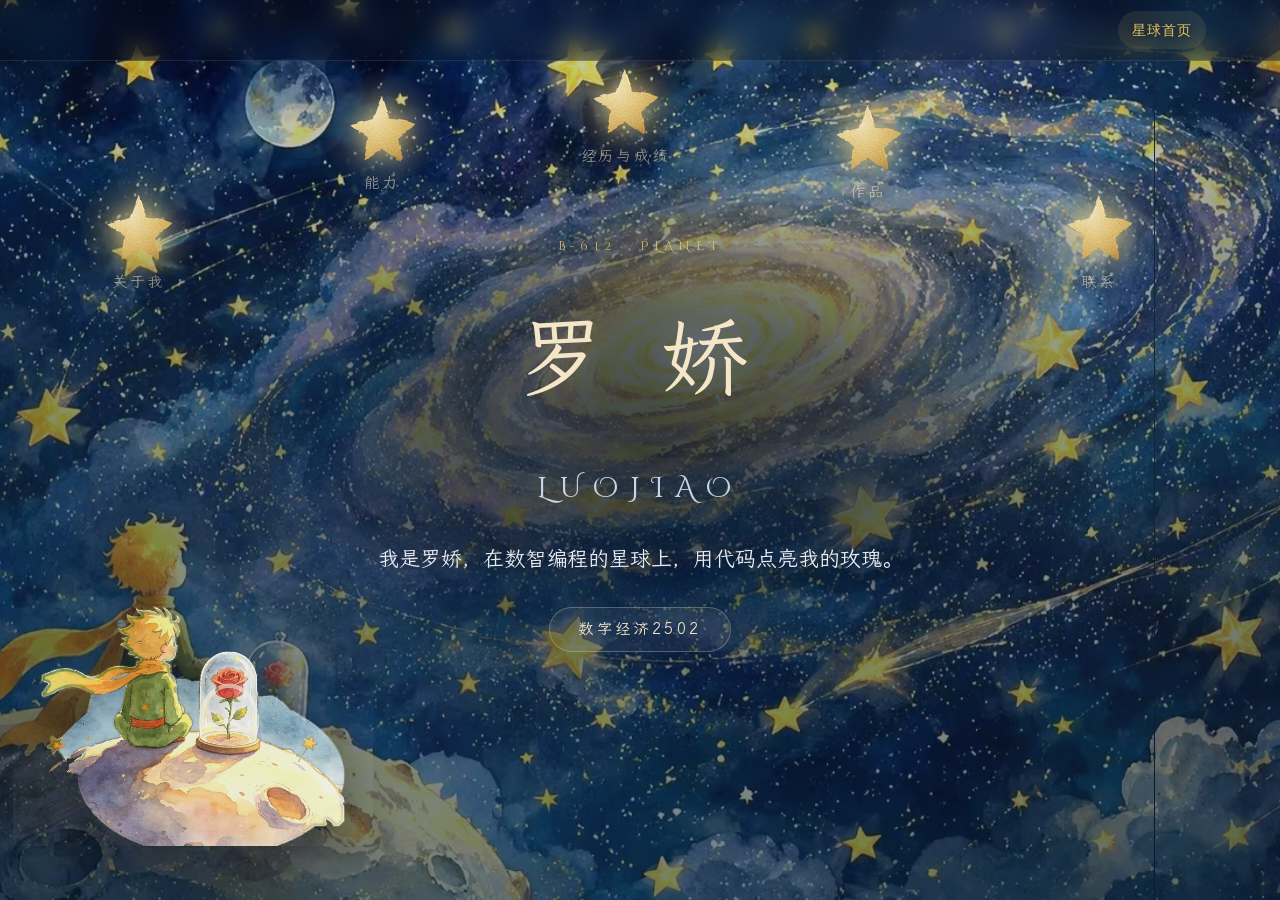
==== commit 5362ba5c: "style: 提升长文可读性，拆段并加大行高与段间距" ====
--- a/index.html
+++ b/index.html
@@ -507,14 +507,22 @@
 .pc-facts .fact{min-width:0;}
 .pc-facts dt{font-size:.72rem;letter-spacing:.2em;color:#9e6357;}
 .pc-facts dd{margin:4px 0 0;font-size:.96rem;color:#22314a;line-height:1.7;}
-.about-intro{margin-top:22px;padding-top:18px;border-top:1px dashed rgba(152,112,90,.26);}
-.about-intro p{margin:0 0 12px;font-size:.9rem;line-height:1.85;color:#3b4b62;}
+.about-intro{margin-top:22px;padding-top:18px;border-top:1px dashed rgba(152,112,90,.26);position:relative;}
+/* 介绍正文：提高行高、字距与段间距，并首行缩进，降低长段落阅读压力 */
+.about-intro p{margin:0 0 14px;font-size:.96rem;line-height:2;letter-spacing:.03em;color:#3b4b62;}
 .about-intro p:last-child{margin-bottom:0;}
 .about-intro em{font-style:normal;color:#b06a63;}
 /* 打字机：用等高的隐形全文占位，避免逐字输出时卡片高度跳动 */
-.about-intro .type-line{position:relative;margin:0;font-size:.9rem;line-height:1.85;color:#3b4b62;}
-.type-ghost{visibility:hidden;}
-.type-live{position:absolute;inset:0;}
+.about-intro .type-ghost{visibility:hidden;}
+.about-intro .type-live{position:absolute;left:0;right:0;top:18px;}
+.about-intro .type-ghost p,
+.about-intro .type-live p{
+  margin:0 0 14px;
+  font-size:.96rem;line-height:2;letter-spacing:.03em;
+  text-indent:2em;text-align:justify;text-justify:inter-ideograph;color:#3b4b62;
+}
+.about-intro .type-ghost p:last-child,
+.about-intro .type-live p:last-child{margin-bottom:0;}
 .type-caret{
   display:inline-block;width:2px;height:1em;margin-left:2px;
   background:#b06a63;vertical-align:-.12em;opacity:0;
@@ -704,7 +712,7 @@
 .skill-dim b{font-family:var(--deco);font-weight:400;font-size:.76rem;letter-spacing:.12em;color:#b08a4f;}
 .skill-dim .dim-name{font-size:.88rem;letter-spacing:.1em;color:#22314a;}
 .skill-dim p{
-  margin:0;font-size:clamp(.7rem,1.02vw,.79rem);line-height:1.75;
+  margin:0;font-size:clamp(.7rem,1.02vw,.79rem);line-height:1.92;letter-spacing:.02em;
   color:#4a5a72;text-align:justify;text-justify:inter-ideograph;
 }
 /* 五张注解卡沿五角星的五个角向外排布（百分比与星图顶点对齐） */
@@ -1336,14 +1344,17 @@
 $('factList').innerHTML = D.about.facts.map(function(f){
   return '<div class="fact"><dt>' + f.k + '</dt><dd>' + f.v + '</dd></div>';
 }).join('');
-/* 介绍长文：打字机输出（每 70ms 一个字，末尾竖线光标闪烁）
-   —— 可见的逐字行用隐形全文占位撑住高度，另留一段 sr-only 完整文本给读屏 */
-$('aboutIntro').innerHTML =
-  '<p class="type-line" aria-hidden="true">' +
-    '<span class="type-ghost">' + D.about.intro + '</span>' +
-    '<span class="type-live"><span id="typeText"></span><i class="type-caret"></i></span>' +
-  '</p>' +
-  '<p class="sr-only">' + D.about.intro + '</p>';
+/* 介绍长文：打字机逐段输出
+   —— 用等高的隐形全文段占位撑住高度，另留一段 sr-only 完整文本给读屏 */
+(function(){
+  var paras = D.about.intro;
+  var ghost = paras.map(function(p){ return '<p>' + p + '</p>'; }).join('');
+  var full = paras.join('');
+  $('aboutIntro').innerHTML =
+    '<div class="type-ghost" aria-hidden="true">' + ghost + '</div>' +
+    '<div class="type-live" id="typeLive" aria-hidden="true"></div>' +
+    '<p class="sr-only">' + full + '</p>';
+})();
 
 var aboutTypeTimer = null, aboutTypeTick = null;
 function stopAboutTyping(){
@@ -1354,25 +1365,43 @@
   if (box) box.classList.remove('typing');
 }
 function typeAboutIntro(){
-  var box = $('aboutIntro'), out = $('typeText');
-  if (!box || !out) return;
+  var box = $('aboutIntro'), live = $('typeLive');
+  if (!box || !live) return;
   stopAboutTyping();
-  var text = D.about.intro;
-  out.textContent = '';
+  var paras = D.about.intro;
+  live.innerHTML = '';
+  var nodes = [];
+  paras.forEach(function(){ var p = document.createElement('p'); live.appendChild(p); nodes.push(p); });
   box.classList.remove('typed');
-  if (reduceMotion) { out.textContent = text; box.classList.add('typed'); return; }
+  if (reduceMotion) {
+    paras.forEach(function(t, i){ nodes[i].textContent = t; });
+    box.classList.add('typed');
+    return;
+  }
   box.classList.add('typing');
-  var i = 0;
+  var caret = document.createElement('i');
+  caret.className = 'type-caret';
+  var pi = 0, ci = 0;
+  nodes[0].appendChild(caret);
   aboutTypeTick = setInterval(function(){
-    i += 1;
-    out.textContent = text.slice(0, i);
-    if (i >= text.length) {          // 打完：停表，光标继续闪
+    if (pi >= paras.length) {
+      if (caret.parentNode) caret.parentNode.removeChild(caret);
       clearInterval(aboutTypeTick);
       aboutTypeTick = null;
       box.classList.remove('typing');
       box.classList.add('typed');
+      return;
     }
-  }, 70);
+    var cur = paras[pi];
+    if (ci >= cur.length) {
+      if (caret.parentNode) caret.parentNode.removeChild(caret);
+      pi += 1; ci = 0;
+      if (pi < paras.length) nodes[pi].appendChild(caret);
+      return;
+    }
+    nodes[pi].insertBefore(document.createTextNode(cur[ci]), caret);
+    ci += 1;
+  }, 60);
 }
 /* 等穿越遮罩收场后再开字，避免开头几个字被遮住 */
 function queueAboutTyping(tries){
@@ -1385,9 +1414,11 @@
 /* 无动效抵达：跳过打字机，直接把全文和光标状态摆好 */
 function completeAboutTyping(){
   stopAboutTyping();
-  var box = $('aboutIntro'), out = $('typeText');
-  if (!box || !out) return;
-  out.textContent = D.about.intro;
+  var box = $('aboutIntro'), live = $('typeLive');
+  if (!box || !live) return;
+  var paras = D.about.intro;
+  live.innerHTML = '';
+  paras.forEach(function(t){ var p = document.createElement('p'); p.textContent = t; live.appendChild(p); });
   box.classList.add('typed');
 }
 // 爱好小图标（inline SVG，手绘线条感）
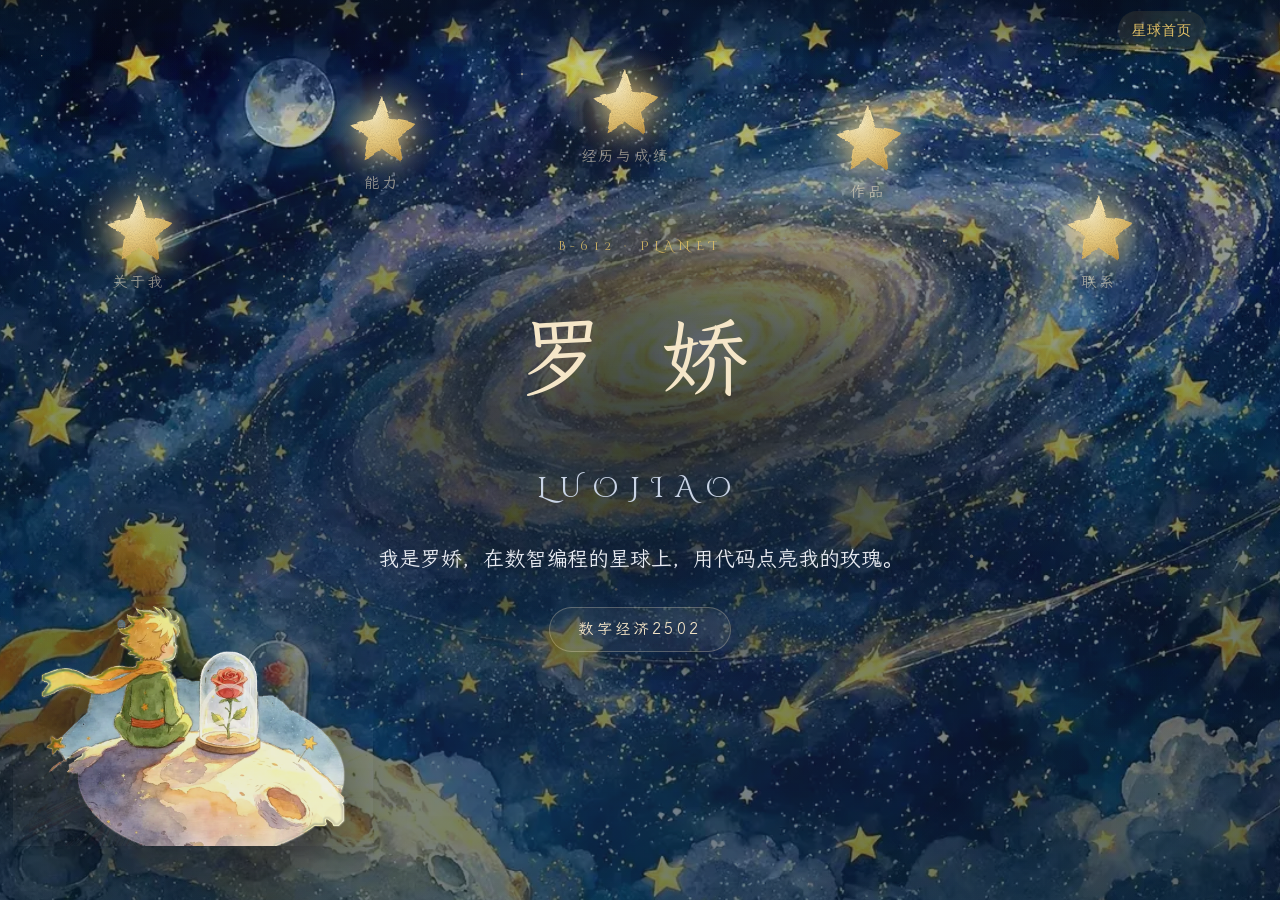
==== commit 20e517b2: "perf: 降低首页背景卡顿并压缩图片资源" ====
--- a/index.html
+++ b/index.html
@@ -77,10 +77,8 @@
    ============================================================ */
 .site-header{
   position:fixed;top:0;left:0;right:0;z-index:60;
-  background:rgba(9,17,30,.34);
-  -webkit-backdrop-filter:blur(12px) saturate(1.15);
-  backdrop-filter:blur(12px) saturate(1.15);
-  border-bottom:1px solid rgba(245,230,200,.10);
+  background:linear-gradient(180deg,rgba(9,17,30,.62) 0%,rgba(9,17,30,.26) 72%,rgba(9,17,30,0) 100%);
+  border-bottom:0;
 }
 .nav-wrap{
   max-width:1180px;margin:0 auto;padding:0 24px;
@@ -117,40 +115,44 @@
 #bg{
   position:fixed;inset:0;z-index:0;pointer-events:none;
   background:url('bg.webp') center 40% / cover no-repeat;
-  filter:brightness(1.17) saturate(1.08) contrast(1.02);
   transform:scale(1.05);transform-origin:50% 42%;
   animation:bgBreath 44s ease-in-out infinite alternate;
   will-change:transform;
 }
-/* 银河流动：同图叠一层随呼吸缓慢旋进的星云，让画面里的银河真的在转 */
+/* 银河流动：叠一层随呼吸缓慢旋进的星云（去掉混合模式，避免逐帧回读背景） */
 .galaxy-live{
   position:fixed;inset:0;z-index:0;pointer-events:none;
   background:url('bg.webp') center 40% / cover no-repeat;
-  opacity:.4;mix-blend-mode:screen;
+  opacity:.16;
   -webkit-mask-image:radial-gradient(ellipse 54% 46% at 50% 42%,#000 0%,rgba(0,0,0,.62) 52%,transparent 78%);
   mask-image:radial-gradient(ellipse 54% 46% at 50% 42%,#000 0%,rgba(0,0,0,.62) 52%,transparent 78%);
   animation:galaxySwirl 28s ease-in-out infinite alternate;
   will-change:transform;
 }
-/* 星云光带：极缓的极光式环流，混合模式叠加 */
+/* 星云光带：极缓环流。用渐变本身的柔边代替大半径 blur，省掉每帧的模糊重绘 */
 .galaxy-flow{
   position:fixed;left:50%;top:40%;width:118vmax;height:118vmax;
   margin:-59vmax 0 0 -59vmax;z-index:0;border-radius:50%;pointer-events:none;
-  background:conic-gradient(from 0deg,
-    transparent 0deg, rgba(130,170,225,.16) 42deg, rgba(246,220,160,.13) 96deg,
-    transparent 150deg, rgba(190,150,210,.13) 218deg, rgba(150,200,235,.10) 266deg, transparent 320deg);
-  filter:blur(30px);opacity:.5;mix-blend-mode:screen;
+  background:radial-gradient(circle closest-side,
+    rgba(130,170,225,.20) 0%, rgba(150,200,235,.13) 34%,
+    rgba(190,150,210,.09) 58%, rgba(246,220,160,.05) 74%, transparent 88%);
+  opacity:.42;
   animation:galaxySpin 72s linear infinite;
   will-change:transform;transform:translateZ(0);
 }
 .galaxy-flow.b{
   width:88vmax;height:88vmax;margin:-44vmax 0 0 -44vmax;top:50%;
-  background:conic-gradient(from 180deg,
-    transparent 0deg, rgba(232,160,168,.12) 70deg, transparent 130deg,
-    rgba(246,220,160,.11) 210deg, transparent 300deg);
-  filter:blur(42px);opacity:.38;
+  background:radial-gradient(circle closest-side,
+    rgba(246,220,160,.20) 0%, rgba(232,160,168,.14) 40%,
+    rgba(190,150,210,.07) 66%, transparent 88%);
+  opacity:.34;
   animation:galaxySpin 118s linear infinite reverse;
   transform:translateZ(0);
+}
+/* 小屏放弃第二层光带，少一层全屏合成 */
+@media (max-width:760px){
+  .galaxy-flow.b{display:none;}
+  .galaxy-live{opacity:.10;}
 }
 /* 星球内容页背景：暖金玫瑰油画（与首页蓝调星空明确区分） */
 .planet-bg{
@@ -1087,7 +1089,7 @@
             <div class="about-intro" id="aboutIntro"></div>
           </div>
           <figure class="pc-avatar">
-            <img src="avatar.jpg" alt="罗娇的微信头像" loading="lazy" decoding="async" />
+            <img src="avatar.webp" alt="罗娇的微信头像" loading="lazy" decoding="async" />
             <figcaption>LUOJIAO · B-612</figcaption>
           </figure>
         </div>
@@ -1138,7 +1140,7 @@
               <circle cx="158.4" cy="217.4" r="6" />
             </g>
           </svg>
-          <img class="star-hub" src="skills/prince.jpg" alt="小王子坐在玫瑰上" loading="lazy" decoding="async" />
+          <img class="star-hub" src="skills/prince.webp" alt="小王子坐在玫瑰上" loading="lazy" decoding="async" />
         </div>
         <div class="skill-dims" id="skillDims"></div>
       </div>
@@ -1762,8 +1764,8 @@
 var canvas = $('sky'), ctx = canvas.getContext('2d');
 var W = 0, H = 0, stars = [], dust = [], ambMeteors = [];
 function resize(){
-  // 星空画布按 1.5 倍上限渲染：视觉几乎无差别，显存与填充开销明显下降
-  var dpr = Math.min(window.devicePixelRatio || 1, 1.5);
+  // 星空画布按 1.25 倍上限渲染：视觉几乎无差别，显存与填充开销明显下降
+  var dpr = Math.min(window.devicePixelRatio || 1, 1.25);
   W = window.innerWidth; H = window.innerHeight;
   canvas.width = Math.round(W * dpr); canvas.height = Math.round(H * dpr);
   canvas.style.width = W + 'px'; canvas.style.height = H + 'px';
@@ -1773,7 +1775,7 @@
 function rand(a,b){ return a + Math.random() * (b - a); }
 function buildStars(){
   stars = [];
-  var n = Math.floor(W * H / 12000);
+  var n = Math.floor(W * H / 16000);
   for (var i = 0; i < n; i++) {
     stars.push({ x:Math.random()*W, y:Math.random()*H, r:rand(.4,1.5), p:Math.random()*Math.PI*2, s:rand(1.0,2.2), a:rand(.55,1), flare:Math.random()<.09 });
   }
@@ -1871,8 +1873,9 @@
   if (!skyRunning) return;
   rafId = requestAnimationFrame(loop);
   if (document.hidden) return;
-  // 限到约 30fps：星星闪烁的观感不变，绘制开销减半
-  if (t - lastPaint < 32) return;
+  // 首屏约 30fps；滚动离开首屏后降到约 15fps，闪烁观感几乎不变，开销再减半
+  var frame = (window.scrollY > window.innerHeight) ? 64 : 32;
+  if (t - lastPaint < frame) return;
   lastPaint = t;
   if (t >= nextAmb) {
     nextAmb = t + rand(1100, 2600);
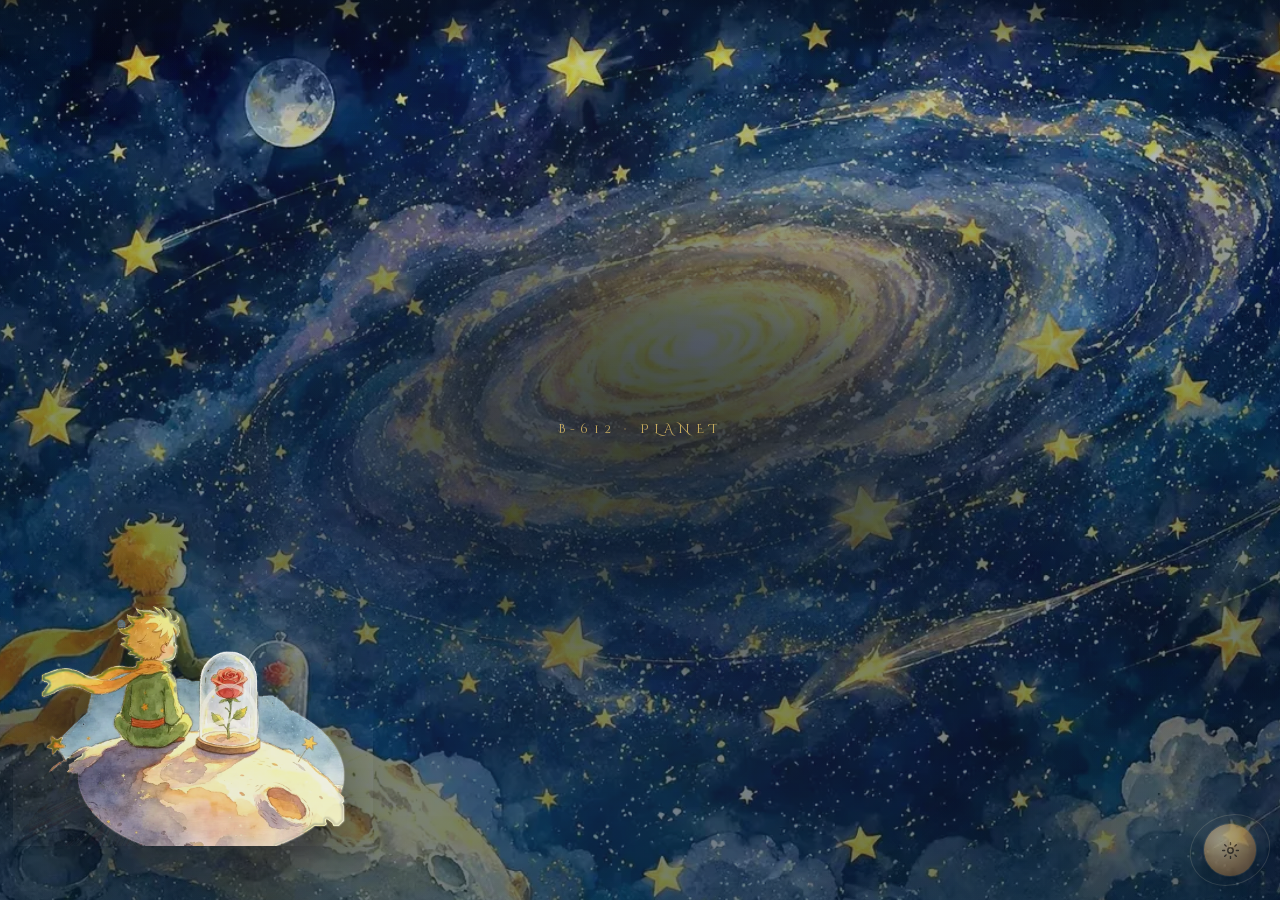
==== commit 2b7852d6: "feat: 首页新增管理员星球入口，点击直达内容后台" ====
--- a/index.html
+++ b/index.html
@@ -300,6 +300,42 @@
 }
 .back-sky:hover{background:rgba(245,230,200,.14);transform:translateY(-2px);}
 .back-sky[hidden]{display:none;}
+
+/* 管理员星球：站内唯一入口，常驻右下角，低调但随时可点 */
+.admin-planet{
+  position:fixed;right:24px;bottom:24px;z-index:70;
+  width:52px;height:52px;border-radius:50%;
+  display:grid;place-items:center;text-decoration:none;
+  opacity:.5;
+  background:radial-gradient(circle at 34% 28%,#f7dfae,#dfa862 58%,#a26f3c);
+  box-shadow:0 8px 22px rgba(0,0,0,.42),
+             inset -7px -9px 16px rgba(94,54,22,.38),
+             0 0 0 1px rgba(245,230,200,.22);
+  transition:opacity .25s var(--ease),transform .25s var(--ease),box-shadow .25s var(--ease);
+}
+/* 一圈略微倾斜的轨道环，呼应星球主题 */
+.admin-planet::before{
+  content:'';position:absolute;inset:-9px -15px;border-radius:50%;
+  border:1px solid rgba(245,230,200,.30);
+  transform:rotate(-22deg);pointer-events:none;
+}
+.admin-planet svg{width:21px;height:21px;color:#40260e;}
+.admin-planet .ap-label{
+  position:absolute;right:0;bottom:-26px;
+  font-size:.72rem;letter-spacing:.16em;color:var(--star);
+  opacity:0;white-space:nowrap;text-shadow:0 1px 8px rgba(8,16,30,.9);
+  transition:opacity .25s;
+}
+.admin-planet:hover,.admin-planet:focus-visible{
+  opacity:1;transform:translateY(-3px);
+  box-shadow:0 12px 26px rgba(0,0,0,.46),inset -7px -9px 16px rgba(94,54,22,.38),0 0 0 1px rgba(245,230,200,.4);
+}
+.admin-planet:hover .ap-label,.admin-planet:focus-visible .ap-label{opacity:.92;}
+@media (max-width:760px){
+  .admin-planet{width:44px;height:44px;right:14px;bottom:14px;opacity:.62;}
+  .admin-planet::before{inset:-7px -11px;}
+  .admin-planet .ap-label{display:none;}
+}
 
 /* 星球底部「继续前行」按钮：前往下一颗星球 */
 .continue-btn{
@@ -1302,6 +1338,15 @@
 <!-- 回到星空：只在星球视图里出现 -->
 <button class="back-sky" id="backSky" type="button" hidden>← 回到星空</button>
 
+<!-- 管理员星球：点开就是后台登录，登录后直接改内容 -->
+<a class="admin-planet" href="admin.html" title="管理员登录 · 内容后台" aria-label="管理员登录，进入内容后台">
+  <svg viewBox="0 0 24 24" fill="none" stroke="currentColor" stroke-width="1.6" stroke-linecap="round" aria-hidden="true">
+    <circle cx="12" cy="12" r="3.1"/>
+    <path d="M12 3v2.3M12 18.7v2.3M3 12h2.3M18.7 12H21M5.4 5.4l1.6 1.6M17 17l1.6 1.6M18.6 5.4L17 7M7 17l-1.6 1.6"/>
+  </svg>
+  <span class="ap-label">管理员入口</span>
+</a>
+
 <!-- 星球之门转场层：只保留小王子与狐狸的星球由远及近的动效 -->
 <div id="meteor-transition" hidden role="dialog" aria-label="星球之门转场动画">
   <button class="t-skip" id="transitSkip">跳过 ✕</button>
@@ -1309,7 +1354,10 @@
 </div>
 
 <script src="data.js"></script>
+<script src="js/supabase-config.js"></script>
+<script src="js/content-bridge.js"></script>
 <script>
+window.__contentReady.then(function(){
 (function(){
 'use strict';
 var D = window.SITE_DATA;
@@ -1904,6 +1952,7 @@
 var hashKey = (location.hash || '').replace('#', '');
 if (planetOrder.indexOf(hashKey) !== -1) goToSection(hashKey, true);
 })();
+});
 </script>
 </body>
 </html>
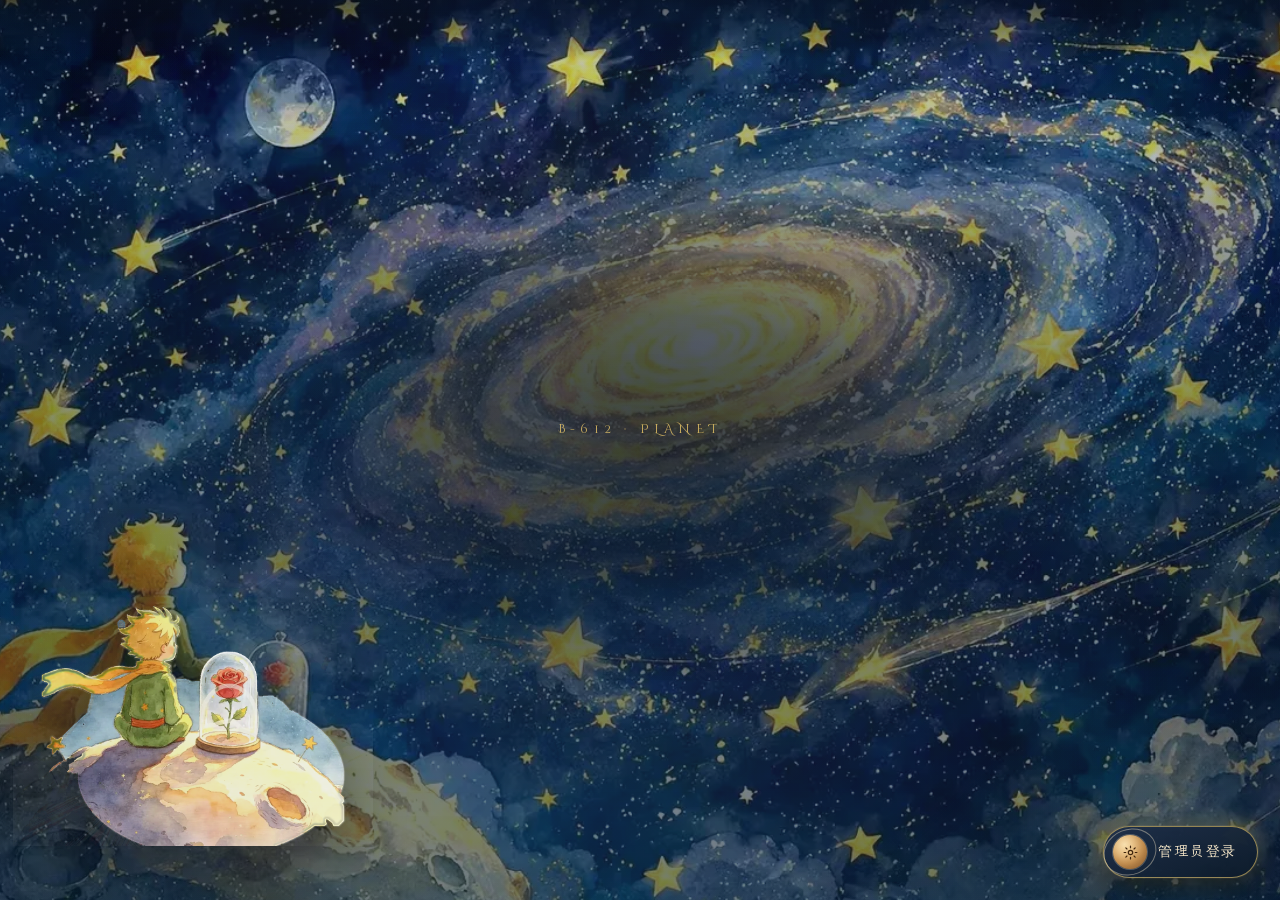
==== commit b893d6d0: "style: 管理员入口改为醒目的金色胶囊按钮，常显文字标签" ====
--- a/index.html
+++ b/index.html
@@ -301,40 +301,48 @@
 .back-sky:hover{background:rgba(245,230,200,.14);transform:translateY(-2px);}
 .back-sky[hidden]{display:none;}
 
-/* 管理员星球：站内唯一入口，常驻右下角，低调但随时可点 */
+/* 管理员星球：站内唯一入口，常驻右下角，带文字标签，一眼可见 */
 .admin-planet{
-  position:fixed;right:24px;bottom:24px;z-index:70;
-  width:52px;height:52px;border-radius:50%;
-  display:grid;place-items:center;text-decoration:none;
-  opacity:.5;
+  position:fixed;right:22px;bottom:22px;z-index:70;
+  display:inline-flex;align-items:center;gap:11px;
+  padding:8px 20px 8px 9px;border-radius:999px;text-decoration:none;
+  background:linear-gradient(160deg,rgba(30,46,72,.94),rgba(13,27,42,.96));
+  border:1px solid rgba(230,196,104,.62);
+  color:var(--star);font-family:var(--kai);font-size:.9rem;letter-spacing:.12em;
+  box-shadow:0 10px 26px rgba(0,0,0,.5),0 0 0 1px rgba(245,230,200,.08),0 0 22px rgba(230,196,104,.30);
+  animation:adminGlow 3.4s ease-in-out infinite;
+  transition:transform .25s var(--ease),border-color .25s,background .25s;
+}
+.admin-planet:hover,.admin-planet:focus-visible{
+  transform:translateY(-3px);border-color:rgba(245,230,200,.9);
+  background:linear-gradient(160deg,rgba(40,60,92,.96),rgba(16,32,52,.96));
+}
+/* 金色星球本体：带一圈倾斜轨道环 */
+.admin-planet .ap-orb{
+  position:relative;width:34px;height:34px;border-radius:50%;flex:none;
+  display:grid;place-items:center;
   background:radial-gradient(circle at 34% 28%,#f7dfae,#dfa862 58%,#a26f3c);
-  box-shadow:0 8px 22px rgba(0,0,0,.42),
-             inset -7px -9px 16px rgba(94,54,22,.38),
-             0 0 0 1px rgba(245,230,200,.22);
-  transition:opacity .25s var(--ease),transform .25s var(--ease),box-shadow .25s var(--ease);
-}
-/* 一圈略微倾斜的轨道环，呼应星球主题 */
-.admin-planet::before{
-  content:'';position:absolute;inset:-9px -15px;border-radius:50%;
-  border:1px solid rgba(245,230,200,.30);
-  transform:rotate(-22deg);pointer-events:none;
-}
-.admin-planet svg{width:21px;height:21px;color:#40260e;}
-.admin-planet .ap-label{
-  position:absolute;right:0;bottom:-26px;
-  font-size:.72rem;letter-spacing:.16em;color:var(--star);
-  opacity:0;white-space:nowrap;text-shadow:0 1px 8px rgba(8,16,30,.9);
-  transition:opacity .25s;
-}
-.admin-planet:hover,.admin-planet:focus-visible{
-  opacity:1;transform:translateY(-3px);
-  box-shadow:0 12px 26px rgba(0,0,0,.46),inset -7px -9px 16px rgba(94,54,22,.38),0 0 0 1px rgba(245,230,200,.4);
-}
-.admin-planet:hover .ap-label,.admin-planet:focus-visible .ap-label{opacity:.92;}
+  box-shadow:inset -5px -6px 12px rgba(94,54,22,.38),0 0 0 1px rgba(245,230,200,.28);
+  color:#40260e;
+}
+.admin-planet .ap-orb::before{
+  content:'';position:absolute;inset:-6px -10px;border-radius:50%;
+  border:1px solid rgba(245,230,200,.42);transform:rotate(-22deg);pointer-events:none;
+}
+.admin-planet .ap-orb svg{width:17px;height:17px;}
+.admin-planet .ap-label{white-space:nowrap;}
+@keyframes adminGlow{
+  0%,100%{box-shadow:0 10px 26px rgba(0,0,0,.5),0 0 0 1px rgba(245,230,200,.08),0 0 18px rgba(230,196,104,.22);}
+  50%{box-shadow:0 10px 26px rgba(0,0,0,.5),0 0 0 1px rgba(245,230,200,.14),0 0 34px rgba(230,196,104,.52);}
+}
 @media (max-width:760px){
-  .admin-planet{width:44px;height:44px;right:14px;bottom:14px;opacity:.62;}
-  .admin-planet::before{inset:-7px -11px;}
-  .admin-planet .ap-label{display:none;}
+  .admin-planet{right:12px;bottom:12px;padding:6px 14px 6px 7px;gap:8px;font-size:.8rem;letter-spacing:.08em;}
+  .admin-planet .ap-orb{width:28px;height:28px;}
+  .admin-planet .ap-orb svg{width:14px;height:14px;}
+  .admin-planet .ap-orb::before{inset:-5px -8px;}
+}
+@media (prefers-reduced-motion:reduce){
+  .admin-planet{animation:none;}
 }
 
 /* 星球底部「继续前行」按钮：前往下一颗星球 */
@@ -1340,11 +1348,13 @@
 
 <!-- 管理员星球：点开就是后台登录，登录后直接改内容 -->
 <a class="admin-planet" href="admin.html" title="管理员登录 · 内容后台" aria-label="管理员登录，进入内容后台">
-  <svg viewBox="0 0 24 24" fill="none" stroke="currentColor" stroke-width="1.6" stroke-linecap="round" aria-hidden="true">
-    <circle cx="12" cy="12" r="3.1"/>
-    <path d="M12 3v2.3M12 18.7v2.3M3 12h2.3M18.7 12H21M5.4 5.4l1.6 1.6M17 17l1.6 1.6M18.6 5.4L17 7M7 17l-1.6 1.6"/>
-  </svg>
-  <span class="ap-label">管理员入口</span>
+  <span class="ap-orb">
+    <svg viewBox="0 0 24 24" fill="none" stroke="currentColor" stroke-width="1.7" stroke-linecap="round" aria-hidden="true">
+      <circle cx="12" cy="12" r="3.1"/>
+      <path d="M12 3v2.3M12 18.7v2.3M3 12h2.3M18.7 12H21M5.4 5.4l1.6 1.6M17 17l1.6 1.6M18.6 5.4L17 7M7 17l-1.6 1.6"/>
+    </svg>
+  </span>
+  <span class="ap-label">管理员登录</span>
 </a>
 
 <!-- 星球之门转场层：只保留小王子与狐狸的星球由远及近的动效 -->
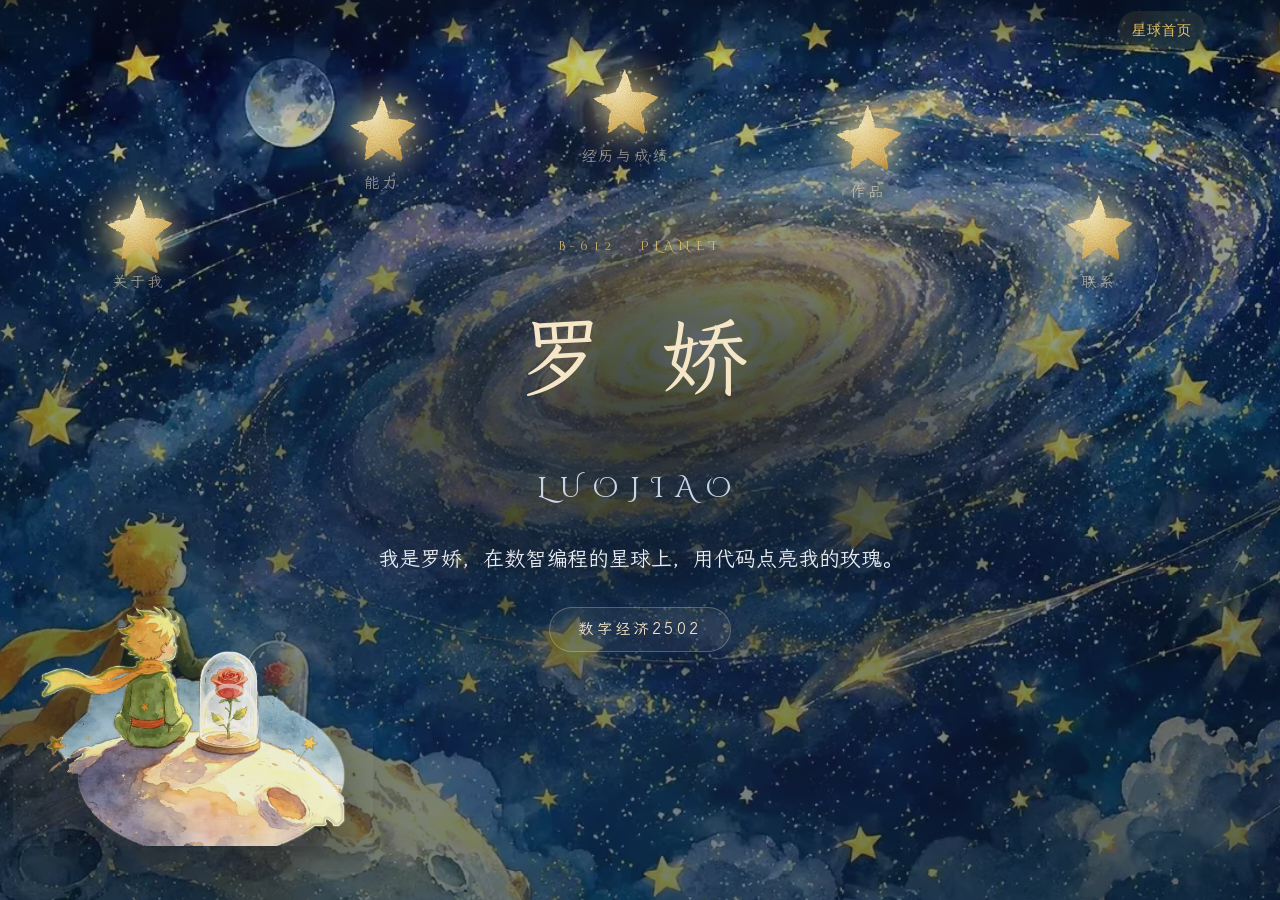
==== commit 2a47d49e: "feat: 新增 Supabase 内容管理后台，支持在线改内容与图片" ====
--- a/index.html
+++ b/index.html
@@ -300,50 +300,6 @@
 }
 .back-sky:hover{background:rgba(245,230,200,.14);transform:translateY(-2px);}
 .back-sky[hidden]{display:none;}
-
-/* 管理员星球：站内唯一入口，常驻右下角，带文字标签，一眼可见 */
-.admin-planet{
-  position:fixed;right:22px;bottom:22px;z-index:70;
-  display:inline-flex;align-items:center;gap:11px;
-  padding:8px 20px 8px 9px;border-radius:999px;text-decoration:none;
-  background:linear-gradient(160deg,rgba(30,46,72,.94),rgba(13,27,42,.96));
-  border:1px solid rgba(230,196,104,.62);
-  color:var(--star);font-family:var(--kai);font-size:.9rem;letter-spacing:.12em;
-  box-shadow:0 10px 26px rgba(0,0,0,.5),0 0 0 1px rgba(245,230,200,.08),0 0 22px rgba(230,196,104,.30);
-  animation:adminGlow 3.4s ease-in-out infinite;
-  transition:transform .25s var(--ease),border-color .25s,background .25s;
-}
-.admin-planet:hover,.admin-planet:focus-visible{
-  transform:translateY(-3px);border-color:rgba(245,230,200,.9);
-  background:linear-gradient(160deg,rgba(40,60,92,.96),rgba(16,32,52,.96));
-}
-/* 金色星球本体：带一圈倾斜轨道环 */
-.admin-planet .ap-orb{
-  position:relative;width:34px;height:34px;border-radius:50%;flex:none;
-  display:grid;place-items:center;
-  background:radial-gradient(circle at 34% 28%,#f7dfae,#dfa862 58%,#a26f3c);
-  box-shadow:inset -5px -6px 12px rgba(94,54,22,.38),0 0 0 1px rgba(245,230,200,.28);
-  color:#40260e;
-}
-.admin-planet .ap-orb::before{
-  content:'';position:absolute;inset:-6px -10px;border-radius:50%;
-  border:1px solid rgba(245,230,200,.42);transform:rotate(-22deg);pointer-events:none;
-}
-.admin-planet .ap-orb svg{width:17px;height:17px;}
-.admin-planet .ap-label{white-space:nowrap;}
-@keyframes adminGlow{
-  0%,100%{box-shadow:0 10px 26px rgba(0,0,0,.5),0 0 0 1px rgba(245,230,200,.08),0 0 18px rgba(230,196,104,.22);}
-  50%{box-shadow:0 10px 26px rgba(0,0,0,.5),0 0 0 1px rgba(245,230,200,.14),0 0 34px rgba(230,196,104,.52);}
-}
-@media (max-width:760px){
-  .admin-planet{right:12px;bottom:12px;padding:6px 14px 6px 7px;gap:8px;font-size:.8rem;letter-spacing:.08em;}
-  .admin-planet .ap-orb{width:28px;height:28px;}
-  .admin-planet .ap-orb svg{width:14px;height:14px;}
-  .admin-planet .ap-orb::before{inset:-5px -8px;}
-}
-@media (prefers-reduced-motion:reduce){
-  .admin-planet{animation:none;}
-}
 
 /* 星球底部「继续前行」按钮：前往下一颗星球 */
 .continue-btn{
@@ -1346,17 +1302,6 @@
 <!-- 回到星空：只在星球视图里出现 -->
 <button class="back-sky" id="backSky" type="button" hidden>← 回到星空</button>
 
-<!-- 管理员星球：点开就是后台登录，登录后直接改内容 -->
-<a class="admin-planet" href="admin.html" title="管理员登录 · 内容后台" aria-label="管理员登录，进入内容后台">
-  <span class="ap-orb">
-    <svg viewBox="0 0 24 24" fill="none" stroke="currentColor" stroke-width="1.7" stroke-linecap="round" aria-hidden="true">
-      <circle cx="12" cy="12" r="3.1"/>
-      <path d="M12 3v2.3M12 18.7v2.3M3 12h2.3M18.7 12H21M5.4 5.4l1.6 1.6M17 17l1.6 1.6M18.6 5.4L17 7M7 17l-1.6 1.6"/>
-    </svg>
-  </span>
-  <span class="ap-label">管理员登录</span>
-</a>
-
 <!-- 星球之门转场层：只保留小王子与狐狸的星球由远及近的动效 -->
 <div id="meteor-transition" hidden role="dialog" aria-label="星球之门转场动画">
   <button class="t-skip" id="transitSkip">跳过 ✕</button>
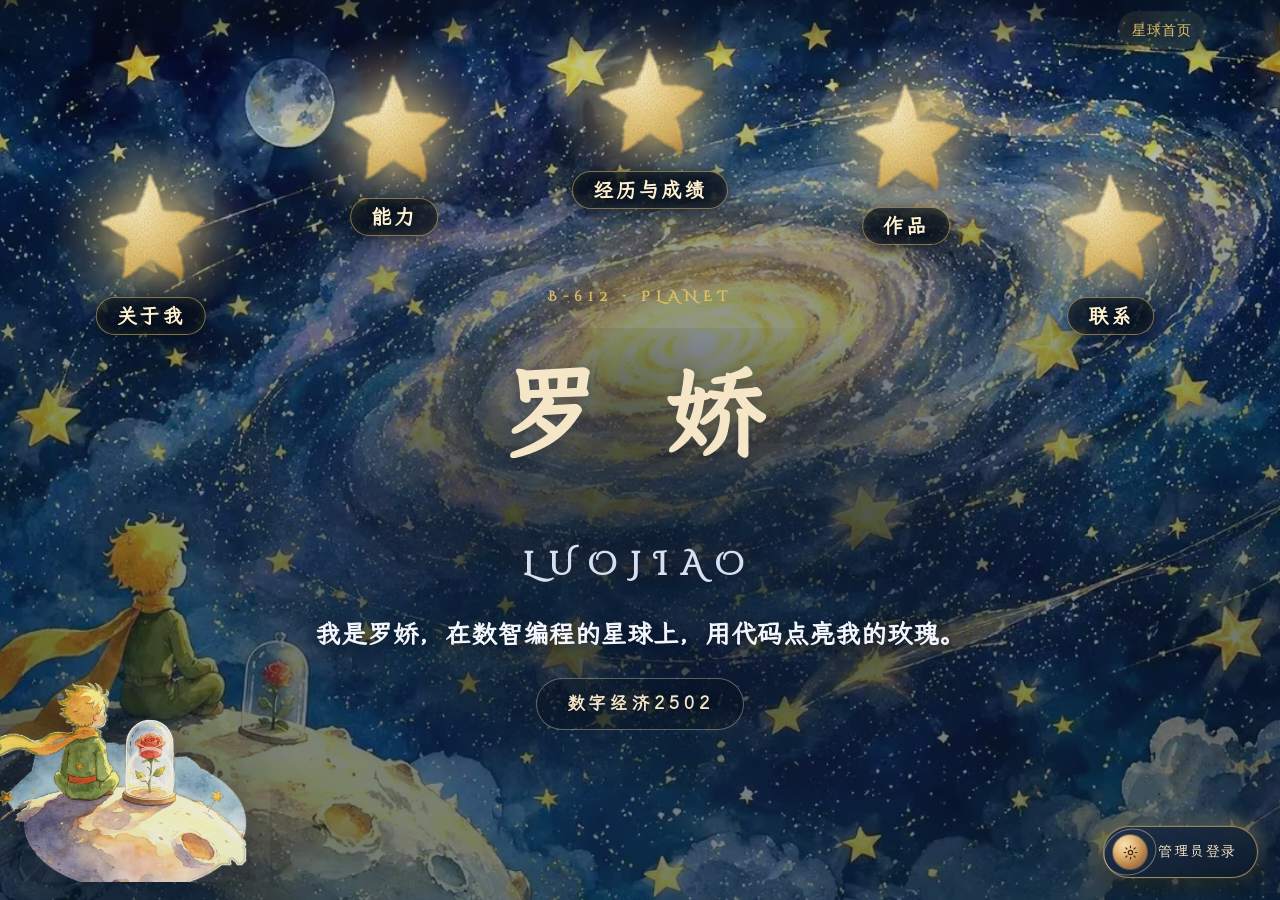
==== commit 9bbabac5: "style: 首页星球入口与标题文案再放大并加粗，重排首屏纵向间距" ====
--- a/index.html
+++ b/index.html
@@ -232,43 +232,45 @@
    ============================================================ */
 .hero{
   position:relative;z-index:5;min-height:100vh;min-height:100svh;
-  display:flex;align-items:center;justify-content:center;
-  padding:110px 24px 90px;text-align:center;
+  display:flex;align-items:flex-start;justify-content:center;
+  padding:clamp(240px,30vh,300px) 24px 70px;text-align:center;
 }
 /* 只在文字区域压一层柔光暗底，避免整屏压暗、保住插画边缘的通透 */
 .hero::before{
-  content:'';position:absolute;left:50%;top:50%;
+  content:'';position:absolute;left:50%;top:62%;
   width:min(820px,92vw);height:min(460px,64vh);
   transform:translate(-50%,-50%);pointer-events:none;z-index:-1;
   background:radial-gradient(ellipse at center,
     rgba(8,16,30,.60) 0%, rgba(8,16,30,.42) 42%, rgba(8,16,30,.12) 66%, rgba(8,16,30,0) 78%);
 }
-.hero-inner{max-width:760px;position:relative;}
+.hero-inner{width:100%;max-width:760px;position:relative;}
 .hero .planet-tag{
-  font-family:var(--deco);font-size:.78rem;letter-spacing:.42em;
-  color:var(--wheat);opacity:.85;margin-bottom:22px;
+  font-family:var(--deco);font-size:.9rem;font-weight:700;letter-spacing:.42em;
+  color:var(--wheat);opacity:.92;margin-bottom:16px;
 }
 .hero h1{
-  font-family:var(--kai);font-weight:400;
-  font-size:clamp(3rem,9vw,5.4rem);
-  letter-spacing:.16em;margin:0 0 6px;color:var(--star);
-  text-shadow:0 0 34px rgba(245,230,200,.22);
+  font-family:var(--kai);font-weight:700;
+  font-size:clamp(3.4rem,10vw,6.2rem);
+  letter-spacing:.16em;margin:0 0 2px;color:var(--star);
+  text-shadow:0 0 34px rgba(245,230,200,.30),0 3px 14px rgba(4,10,22,.55);
 }
 .hero .pinyin{
-  font-family:var(--deco);font-size:clamp(1.35rem,3.4vw,1.75rem);
-  letter-spacing:.4em;color:#c9d4e6;margin-bottom:24px;
-  text-shadow:0 0 22px rgba(245,230,200,.18);
+  font-family:var(--deco);font-weight:700;font-size:clamp(1.5rem,3.8vw,2rem);
+  letter-spacing:.4em;color:#d6e0f0;margin-bottom:16px;
+  text-shadow:0 0 22px rgba(245,230,200,.24),0 2px 10px rgba(4,10,22,.5);
 }
 .hero .slogan{
-  font-family:var(--kai);font-size:clamp(1.05rem,2.6vw,1.32rem);
-  line-height:2;color:var(--ink-on-dark);
-  margin:0 auto 26px;max-width:34em;
-}
-.hero .tags{display:flex;gap:12px;justify-content:center;flex-wrap:wrap;margin-bottom:44px;}
+  font-family:var(--kai);font-weight:700;font-size:clamp(1.22rem,3vw,1.6rem);
+  line-height:1.95;color:#f2f5fb;
+  margin:0 auto 18px;max-width:30em;
+  text-shadow:0 2px 12px rgba(4,10,22,.6);
+}
+.hero .tags{display:flex;gap:12px;justify-content:center;flex-wrap:wrap;margin-bottom:34px;}
 .hero .tags span{
-  font-family:var(--kai);font-size:.96rem;letter-spacing:.22em;padding:8px 28px;border-radius:999px;
-  border:1px solid rgba(245,230,200,.28);color:var(--star);
-  background:rgba(245,230,200,.06);
+  font-family:var(--kai);font-weight:700;font-size:1.1rem;letter-spacing:.22em;padding:9px 30px;border-radius:999px;
+  border:1px solid rgba(245,230,200,.36);color:var(--star);
+  background:rgba(9,18,32,.42);
+  text-shadow:0 1px 8px rgba(4,10,22,.7);
 }
 .portal-btn{
   display:inline-flex;align-items:center;gap:10px;
@@ -301,6 +303,50 @@
 .back-sky:hover{background:rgba(245,230,200,.14);transform:translateY(-2px);}
 .back-sky[hidden]{display:none;}
 
+/* 管理员星球：站内唯一入口，常驻右下角，带文字标签，一眼可见 */
+.admin-planet{
+  position:fixed;right:22px;bottom:22px;z-index:70;
+  display:inline-flex;align-items:center;gap:11px;
+  padding:8px 20px 8px 9px;border-radius:999px;text-decoration:none;
+  background:linear-gradient(160deg,rgba(30,46,72,.94),rgba(13,27,42,.96));
+  border:1px solid rgba(230,196,104,.62);
+  color:var(--star);font-family:var(--kai);font-size:.9rem;letter-spacing:.12em;
+  box-shadow:0 10px 26px rgba(0,0,0,.5),0 0 0 1px rgba(245,230,200,.08),0 0 22px rgba(230,196,104,.30);
+  animation:adminGlow 3.4s ease-in-out infinite;
+  transition:transform .25s var(--ease),border-color .25s,background .25s;
+}
+.admin-planet:hover,.admin-planet:focus-visible{
+  transform:translateY(-3px);border-color:rgba(245,230,200,.9);
+  background:linear-gradient(160deg,rgba(40,60,92,.96),rgba(16,32,52,.96));
+}
+/* 金色星球本体：带一圈倾斜轨道环 */
+.admin-planet .ap-orb{
+  position:relative;width:34px;height:34px;border-radius:50%;flex:none;
+  display:grid;place-items:center;
+  background:radial-gradient(circle at 34% 28%,#f7dfae,#dfa862 58%,#a26f3c);
+  box-shadow:inset -5px -6px 12px rgba(94,54,22,.38),0 0 0 1px rgba(245,230,200,.28);
+  color:#40260e;
+}
+.admin-planet .ap-orb::before{
+  content:'';position:absolute;inset:-6px -10px;border-radius:50%;
+  border:1px solid rgba(245,230,200,.42);transform:rotate(-22deg);pointer-events:none;
+}
+.admin-planet .ap-orb svg{width:17px;height:17px;}
+.admin-planet .ap-label{white-space:nowrap;}
+@keyframes adminGlow{
+  0%,100%{box-shadow:0 10px 26px rgba(0,0,0,.5),0 0 0 1px rgba(245,230,200,.08),0 0 18px rgba(230,196,104,.22);}
+  50%{box-shadow:0 10px 26px rgba(0,0,0,.5),0 0 0 1px rgba(245,230,200,.14),0 0 34px rgba(230,196,104,.52);}
+}
+@media (max-width:760px){
+  .admin-planet{right:12px;bottom:12px;padding:6px 14px 6px 7px;gap:8px;font-size:.8rem;letter-spacing:.08em;}
+  .admin-planet .ap-orb{width:28px;height:28px;}
+  .admin-planet .ap-orb svg{width:14px;height:14px;}
+  .admin-planet .ap-orb::before{inset:-5px -8px;}
+}
+@media (prefers-reduced-motion:reduce){
+  .admin-planet{animation:none;}
+}
+
 /* 星球底部「继续前行」按钮：前往下一颗星球 */
 .continue-btn{
   display:inline-flex;align-items:center;gap:10px;
@@ -327,8 +373,8 @@
 
 /* 小王子抠图：英雄区左侧意境 */
 .prince-cut{
-  position:absolute;left:max(1vw,-10px);bottom:6vh;z-index:-1;
-  width:min(30vw,360px);height:auto;pointer-events:none;
+  position:absolute;left:-30px;bottom:2vh;z-index:-1;
+  width:min(26vw,300px);height:auto;pointer-events:none;
   filter:saturate(.95) brightness(1.05) drop-shadow(0 14px 30px rgba(2,6,22,.55));
   opacity:.96;
 }
@@ -337,7 +383,7 @@
 /* —— 五颗金色许愿星（用户创意核心）：手绘水彩金星，按序对应五个板块 —— */
 .sky-star{
   position:absolute;z-index:6;border:0;background:none;cursor:pointer;
-  width:98px;height:126px;padding:0;
+  width:148px;height:182px;padding:0;
   /* 入场：缩放+旋转弹入（--ed 错峰），落定后缓慢浮动 */
   animation:
     starIn .9s var(--ease) var(--ed,1s) both,
@@ -345,29 +391,34 @@
 }
 /* 星辉光晕（独立图层做呼吸，避免动 filter 触发重绘开销） */
 .sky-star .s-glow{
-  position:absolute;left:50%;top:40px;width:122px;height:122px;
+  position:absolute;left:50%;top:58px;width:196px;height:196px;
   transform:translate(-50%,-50%);border-radius:50%;pointer-events:none;
-  background:radial-gradient(circle,rgba(240,207,126,.5) 0%,rgba(240,207,126,.14) 45%,transparent 70%);
+  background:radial-gradient(circle,rgba(244,212,132,.60) 0%,rgba(240,207,126,.20) 45%,transparent 72%);
   animation:starTwinkle 3.4s ease-in-out calc(var(--ed,1s) + .9s) infinite;
 }
 .sky-star .s-star{
-  position:absolute;left:50%;top:40px;width:74px;height:74px;
+  position:absolute;left:50%;top:58px;width:120px;height:120px;
   transform:translate(-50%,-50%);
-  filter:drop-shadow(0 0 10px rgba(240,207,126,.55));
+  filter:drop-shadow(0 0 16px rgba(246,214,138,.78)) drop-shadow(0 2px 6px rgba(6,12,24,.6));
   pointer-events:none;
 }
+/* 星球名：常显，深色胶囊衬底保证任何背景上都清晰可读 */
 .sky-star .m-label{
-  position:absolute;top:84px;left:50%;transform:translateX(-50%);white-space:nowrap;
-  font-family:var(--kai);font-size:.95rem;letter-spacing:.18em;color:var(--star);
-  opacity:.55;transition:opacity .3s;
-  text-shadow:0 1px 8px rgba(9,17,30,.9);
+  position:absolute;top:126px;left:50%;transform:translateX(-50%);white-space:nowrap;
+  font-family:var(--kai);font-weight:700;font-size:1.26rem;letter-spacing:.14em;color:#fff2cf;
+  opacity:1;transition:color .3s,background-color .3s,border-color .3s;
+  padding:6px 20px;border-radius:999px;
+  background:rgba(7,15,28,.80);
+  border:1px solid rgba(230,196,104,.55);
+  box-shadow:0 4px 16px rgba(4,10,20,.55),inset 0 0 12px rgba(230,196,104,.12);
+  text-shadow:0 1px 6px rgba(4,10,20,.95);
 }
 /* 五颗星从左到右依次点亮：关于我 / 能力 / 经历与成绩 / 作品 / 联系 */
-.sky-star.s1{left:7%;  top:21%;--ed:.9s;}
-.sky-star.s2{left:26%; top:10%;--ed:1.5s;}
-.sky-star.s3{left:45%; top:7%; --ed:2.1s;}
-.sky-star.s4{left:64%; top:11%;--ed:2.7s;}
-.sky-star.s5{left:82%; top:21%;--ed:3.3s;}
+.sky-star.s1{left:6%;  top:19%;--ed:.9s;}
+.sky-star.s2{left:25%; top:8%; --ed:1.5s;}
+.sky-star.s3{left:45%; top:5%; --ed:2.1s;}
+.sky-star.s4{left:65%; top:9%; --ed:2.7s;}
+.sky-star.s5{left:81%; top:19%;--ed:3.3s;}
 
 /* 入场：像被点亮一样弹出来 */
 @keyframes starIn{
@@ -383,20 +434,30 @@
   animation:starFloat 5.2s ease-in-out infinite;
 }
 
-/* 悬停：星星放大 + 星辉变亮 + 标签浮现 */
-.sky-star:hover,.sky-star:focus-visible{scale:1.14;}
+/* 悬停：星星放大 + 星辉变亮 + 标签转金 */
+.sky-star:hover,.sky-star:focus-visible{scale:1.10;}
 .sky-star:hover .s-glow,.sky-star:focus-visible .s-glow{opacity:1;}
-.sky-star:hover .m-label,.sky-star:focus-visible .m-label{opacity:1;}
+.sky-star:hover .m-label,.sky-star:focus-visible .m-label{
+  color:#0d1b2a;background:linear-gradient(135deg,var(--star),var(--wheat));
+  border-color:rgba(245,230,200,.9);
+}
 @media (max-width:760px){
-  .sky-star{width:74px;height:100px;}
-  .sky-star .s-star{width:54px;height:54px;top:30px;}
-  .sky-star .s-glow{width:88px;height:88px;top:30px;}
-  .sky-star .m-label{top:64px;font-size:.8rem;opacity:1;} /* 移动端常显标签，保证可达 */
-  .sky-star.s1{left:2%; top:9%;}
-  .sky-star.s2{left:32%;top:5%;}
-  .sky-star.s3{left:62%;top:10%;}
-  .sky-star.s4{left:5%;top:18%;}
-  .sky-star.s5{left:61%;top:18%;}
+  /* 小屏改为弹性网格排布：上三下二，彻底避免星与标签互相压住或溢出屏幕 */
+  #skyMeteors{
+    position:absolute;left:0;right:0;top:0;
+    display:flex;flex-wrap:wrap;justify-content:center;align-content:flex-start;
+    gap:2px 0;padding:64px 6px 0;pointer-events:none;
+  }
+  .sky-star{
+    position:relative;left:auto;top:auto;flex:0 0 33.3333%;
+    width:33.3333%;max-width:33.3333%;height:124px;pointer-events:auto;
+  }
+  .sky-star.s1,.sky-star.s2,.sky-star.s3,.sky-star.s4,.sky-star.s5{left:auto;top:auto;}
+  .sky-star .s-star{width:78px;height:78px;top:42px;}
+  .sky-star .s-glow{width:126px;height:126px;top:42px;}
+  .sky-star .m-label{top:88px;font-size:1rem;letter-spacing:.04em;padding:4px 12px;}
+  /* 星星区固定占顶部，正文从星星下方开始，避免互相压住 */
+  .hero{align-items:flex-start;padding:320px 22px 56px;}
 }
 
 /* ============================================================
@@ -1302,6 +1363,17 @@
 <!-- 回到星空：只在星球视图里出现 -->
 <button class="back-sky" id="backSky" type="button" hidden>← 回到星空</button>
 
+<!-- 管理员星球：点开就是后台登录，登录后直接改内容 -->
+<a class="admin-planet" href="admin.html" title="管理员登录 · 内容后台" aria-label="管理员登录，进入内容后台">
+  <span class="ap-orb">
+    <svg viewBox="0 0 24 24" fill="none" stroke="currentColor" stroke-width="1.7" stroke-linecap="round" aria-hidden="true">
+      <circle cx="12" cy="12" r="3.1"/>
+      <path d="M12 3v2.3M12 18.7v2.3M3 12h2.3M18.7 12H21M5.4 5.4l1.6 1.6M17 17l1.6 1.6M18.6 5.4L17 7M7 17l-1.6 1.6"/>
+    </svg>
+  </span>
+  <span class="ap-label">管理员登录</span>
+</a>
+
 <!-- 星球之门转场层：只保留小王子与狐狸的星球由远及近的动效 -->
 <div id="meteor-transition" hidden role="dialog" aria-label="星球之门转场动画">
   <button class="t-skip" id="transitSkip">跳过 ✕</button>
